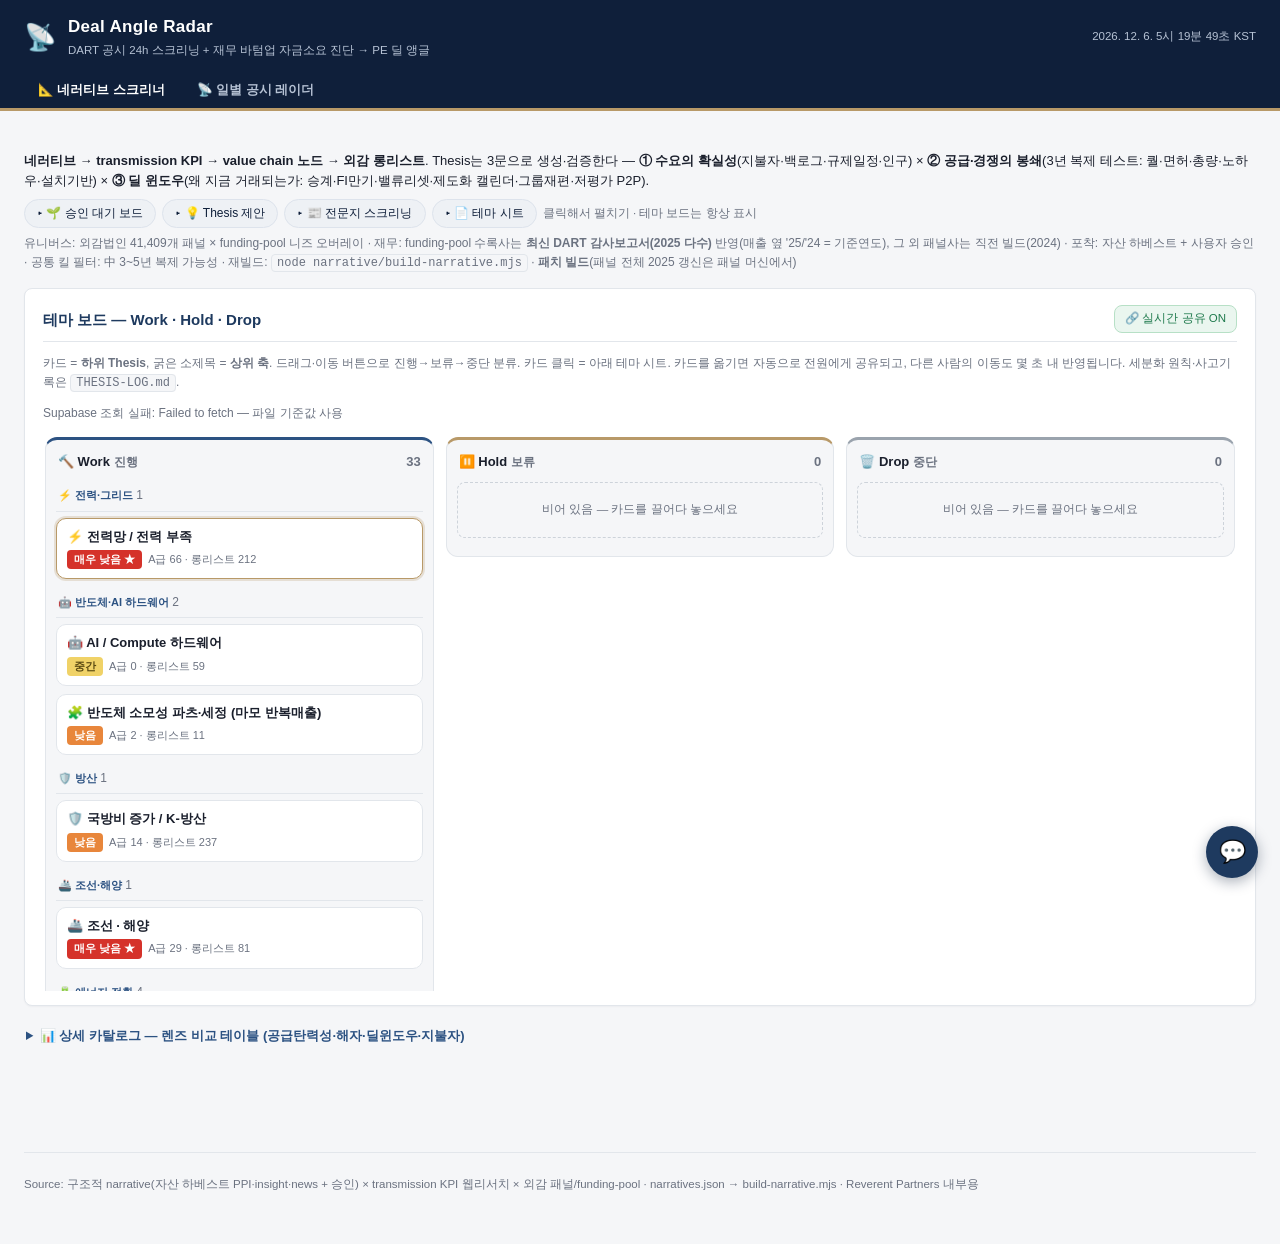
==== index.html @ c3a640ad "네러티브 화면 가로 확장 + 요약 줄 라벨 + channels.json 복구 - 네러티브 화면만 본문·헤더 폭을 화면에 맞춰 늘리고 좌우 여백 축소(표가 넓은 화면이라) - not" ====
<!DOCTYPE html>
<html lang="ko">
<head>
  <meta charset="UTF-8" />
  <meta name="viewport" content="width=device-width, initial-scale=1.0" />
  <title>Deal Angle Radar</title>
  <link rel="icon" href="data:image/svg+xml,%3Csvg xmlns='http://www.w3.org/2000/svg' viewBox='0 0 100 100'%3E%3Ctext y='.9em' font-size='90'%3E%F0%9F%93%A1%3C/text%3E%3C/svg%3E" />
  <link rel="stylesheet" href="styles.css?v=33" />
</head>
<body>

<header class="topbar">
  <div class="topbar-inner">
    <div class="brand">
      <span class="brand-ico">📡</span>
      <div>
        <div class="brand-title">Deal Angle Radar</div>
        <div class="brand-sub">DART 공시 24h 스크리닝 + 재무 바텀업 자금소요 진단 → PE 딜 앵글</div>
      </div>
    </div>
    <div class="topbar-meta">
      <span id="clock">—</span>
    </div>
  </div>
  <nav class="viewtabs" id="viewTabs">
    <button class="viewtab active" data-view="narrative">📐 네러티브 스크리너</button>
    <button class="viewtab" data-view="radar">📡 일별 공시 레이더</button>
    <button class="viewtab" data-view="funding">💰 자금소요 스크리너</button>
    <button class="viewtab" data-view="thesis">🧭 Thesis 보드</button>
    <button class="viewtab" data-view="review">📄 기업 검토</button>
  </nav>
</header>

<main class="main">

  <!-- ═══════════ view: 일별 공시 레이더 ═══════════ -->
  <section id="view-radar" class="view">
    <div class="controls">
      <span class="controls-label">일자</span>
      <div class="date-pills" id="datePills">
        <span class="loading">로딩 중…</span>
      </div>
    </div>

    <div id="body" class="radar-body">
      <div class="empty">
        <div class="empty-ico">🎯</div>
        <h3>아직 저장된 스크리닝이 없습니다</h3>
        <p>/deal-angle 세션이 DART 공시를 스크리닝하면 여기에 표시됩니다.</p>
      </div>
    </div>
  </section>

  <!-- ═══════════ view: 자금소요 스크리너 ═══════════ -->
  <section id="view-funding" class="view" hidden>
    <div id="fundingRoot">
      <div class="empty"><div class="empty-ico">💰</div><h3>로딩 중…</h3></div>
    </div>
  </section>

  <!-- ═══════════ view: Thesis 보드 ═══════════ -->
  <section id="view-thesis" class="view" hidden>
    <div id="thesisRoot">
      <div class="empty"><div class="empty-ico">🧭</div><h3>로딩 중…</h3></div>
    </div>
  </section>

  <!-- ═══════════ view: 기업 검토 (Company Review Board) ═══════════ -->
  <!-- code\company-review 를 /review 정션으로 동일 오리진 제공 → iframe 으로 비춘다.
       3-agent(기업분석 0~2 · 사업분석 3~4 · 투자분석 5~6)가 각자 company-review\data\*.json 에
       계속 쓰고, 이 탭은 그 결과를 그대로 보여준다. 포팅하지 않는 이유 = 상위 세션의 편집이 즉시 반영되어야 함. -->
  <section id="view-review" class="view" hidden>
    <iframe id="reviewFrame" class="review-frame" title="Company Review Board" src="about:blank"></iframe>
  </section>

  <!-- ═══════════ view: 네러티브 스크리너 ═══════════ -->
  <section id="view-narrative" class="view" hidden>
    <div id="narrativeRoot">
      <div class="empty"><div class="empty-ico">📐</div><h3>로딩 중…</h3></div>
    </div>
  </section>

  <footer class="footer">
    <p id="footNote">Source: DART OpenAPI (주요사항보고 · 지분공시) + 뉴스 크로스체크 · 스크리닝: /deal-angle 세션 · Reverent Partners 내부용</p>
  </footer>
</main>

<!-- 로컬 전용 뷰 게이트 — 배포본(GitHub Pages)에서 탭과 섹션을 DOM 에서 제거한다.
       · review  : /review 는 code\company-review 로 향하는 로컬 정션이고 .gitignore 로 배포에서 빠진다.
                   PE 내부 검토 문서를 public Pages 에 올리지 않기 위한 의도적 로컬 전용. (2026-08-20)
       · funding  : 자금소요 스크리너 — 외감 재무·자금니즈 진단 원자료 성격이라 외부 공유에서 제외. (2026-08-25)
       · thesis   : Thesis 보드(구버전) — 네러티브 스크리너로 통합되어 배포본에서는 감춘다. (2026-08-25)
     app.js 의 switchView 는 없는 섹션을 건너뛰도록 null 가드가 있으므로 제거해도 안전하다. -->
<script>
  (function () {
    var host = location.hostname;
    if (host === 'localhost' || host === '127.0.0.1' || host === '::1' || host === '[::1]' || host === '') return;
    var LOCAL_ONLY = ['review', 'funding', 'thesis'];
    if (LOCAL_ONLY.indexOf(location.hash.replace('#', '')) >= 0) location.replace(location.pathname + location.search);
    LOCAL_ONLY.forEach(function (v) {
      var tab = document.querySelector('.viewtab[data-view="' + v + '"]');
      if (tab) tab.remove();
      var view = document.getElementById('view-' + v);
      if (view) view.remove();
    });
  })();
</script>
<!-- 오류 자가보고 배너: 스크립트 예외·비동기 거부를 화면 상단에 그대로 표시 (원격 디버깅용, ES5) -->
<script>
(function () {
  var box = null, n = 0;
  function show(msg) {
    if (n >= 6) return; n++;
    if (!box) {
      box = document.createElement('div');
      box.style.cssText = 'position:fixed;top:0;left:0;right:0;z-index:9999;background:#c62828;color:#fff;font:12px/1.5 sans-serif;padding:8px 12px;white-space:pre-wrap;word-break:break-all;';
      document.body ? document.body.appendChild(box) : document.addEventListener('DOMContentLoaded', function () { document.body.appendChild(box); });
    }
    var d = document.createElement('div');
    d.textContent = '⚠ ' + msg;
    box.appendChild(d);
  }
  window.addEventListener('error', function (e) {
    var f = (e.filename || '').split('/').pop();
    show('JS 오류: ' + (e.message || e.type) + (f ? ' @ ' + f + ':' + e.lineno : ''));
  });
  window.addEventListener('unhandledrejection', function (e) {
    var r = e.reason;
    show('비동기 오류: ' + (r && (r.stack || r.message) || String(r)));
  });
})();
</script>
<script src="app.js?v=6"></script>
<script src="funding.js?v=2"></script>
<script src="thesis.js?v=9"></script>
<script src="comments.js?v=2"></script>
<script src="narrative.js?v=36"></script>
<script src="chat.js?v=6"></script>
</body>
</html>
---- styles.css ----
:root {
  --navy: #1e3a5f;
  --navy-dark: #0f1f3a;
  --navy-light: #2c5282;
  --gold: #b89968;
  --bg: #f5f6f8;
  --card-bg: #ffffff;
  --border: #e2e6eb;
  --border-strong: #cdd3da;
  --text: #1a1f2c;
  --text-muted: #6b7280;
}

* { box-sizing: border-box; }

html, body {
  margin: 0;
  padding: 0;
  font-family: -apple-system, BlinkMacSystemFont, "Segoe UI", "Malgun Gothic",
    "Noto Sans KR", "Apple SD Gothic Neo", sans-serif;
  background: var(--bg);
  color: var(--text);
  font-size: 13px;
  line-height: 1.55;
  -webkit-font-smoothing: antialiased;
}

/* ── top bar ─────────────────────────────────────────── */
.topbar {
  background: var(--navy-dark);
  color: #fff;
  border-bottom: 3px solid var(--gold);
  position: sticky;
  top: 0;
  z-index: 10;
}
.topbar-inner {
  max-width: 1020px;
  margin: 0 auto;
  padding: 14px 20px;
  display: flex;
  align-items: center;
  justify-content: space-between;
  gap: 12px;
}
.brand { display: flex; align-items: center; gap: 12px; }
.brand-ico { font-size: 26px; }
.brand-title { font-size: 17px; font-weight: 700; letter-spacing: .3px; }
.brand-sub { font-size: 11.5px; color: #b6c2d4; margin-top: 2px; }
.topbar-meta { font-size: 11.5px; color: #b6c2d4; white-space: nowrap; }

/* ── layout ──────────────────────────────────────────── */
.main { max-width: 1020px; margin: 0 auto; padding: 18px 20px 40px; }

.controls {
  display: flex;
  align-items: center;
  gap: 10px;
  flex-wrap: wrap;
  margin-bottom: 16px;
}
.controls-label { font-size: 12px; font-weight: 700; color: var(--text-muted); }
.date-pills { display: flex; gap: 6px; flex-wrap: wrap; }
.date-pill {
  border: 1px solid var(--border-strong);
  background: var(--card-bg);
  border-radius: 999px;
  padding: 5px 14px;
  font-size: 12.5px;
  cursor: pointer;
  color: var(--text);
}
.date-pill:hover { border-color: var(--navy-light); }
.date-pill.active {
  background: var(--navy);
  border-color: var(--navy);
  color: #fff;
  font-weight: 700;
}
.pill-rel {
  margin-left: 6px;
  font-size: 10.5px;
  color: var(--gold);
  font-weight: 700;
}
.loading { color: var(--text-muted); font-size: 12.5px; }

/* ── document ────────────────────────────────────────── */
.doc-title {
  font-size: 20px;
  font-weight: 700;
  color: var(--navy-dark);
  margin: 4px 0 8px;
}

.meta {
  font-size: 12.5px;
  color: var(--text-muted);
  background: var(--card-bg);
  border: 1px solid var(--border);
  border-left: 3px solid var(--gold);
  border-radius: 6px;
  padding: 8px 12px;
  margin: 8px 0 14px;
}

.card {
  background: var(--card-bg);
  border: 1px solid var(--border);
  border-radius: 8px;
  padding: 16px 18px 14px;
  margin: 0 0 14px;
  box-shadow: 0 1px 2px rgba(15, 31, 58, .04);
}

.card-title {
  font-size: 15px;
  font-weight: 700;
  color: var(--navy);
  margin: 0 0 10px;
  padding-bottom: 8px;
  border-bottom: 1px solid var(--border);
}

.h3 {
  font-size: 13.5px;
  font-weight: 700;
  color: var(--navy-light);
  margin: 12px 0 6px;
}

.p { margin: 6px 0; }

.list { margin: 6px 0 8px; padding-left: 18px; }
.list li { margin: 4px 0; }

.table-wrap { overflow-x: auto; margin: 8px 0 10px; }
.table-wrap table { border-collapse: collapse; width: 100%; font-size: 12.5px; }
.table-wrap th {
  background: var(--navy);
  color: #fff;
  font-weight: 600;
  padding: 6px 10px;
  text-align: left;
  white-space: nowrap;
}
.table-wrap td {
  border-bottom: 1px solid var(--border);
  padding: 6px 10px;
  vertical-align: top;
}
.table-wrap tr:nth-child(even) td { background: var(--bg); }

.card a, .meta a { color: var(--navy-light); }
code {
  background: var(--bg);
  border: 1px solid var(--border);
  border-radius: 4px;
  padding: 1px 5px;
  font-size: 12px;
}

/* ── empty / footer ──────────────────────────────────── */
.empty {
  text-align: center;
  padding: 60px 20px;
  background: var(--card-bg);
  border: 1px dashed var(--border-strong);
  border-radius: 8px;
  color: var(--text-muted);
}
.empty-ico { font-size: 34px; margin-bottom: 8px; }
.empty h3 { margin: 6px 0; color: var(--text); }

.footer {
  margin-top: 26px;
  padding-top: 12px;
  border-top: 1px solid var(--border);
  color: var(--text-muted);
  font-size: 11.5px;
}

@media (max-width: 640px) {
  .topbar-inner { flex-direction: column; align-items: flex-start; gap: 6px; }
  .main { padding: 14px 12px 32px; }
}

/* ── flow diagram (>> 라벨: A → B → C) ───────────────── */
.flow {
  display: flex;
  flex-wrap: wrap;
  align-items: center;
  gap: 5px 7px;
  margin: 8px 0;
  padding: 9px 11px;
  background: var(--bg);
  border: 1px solid var(--border);
  border-radius: 7px;
}
.flow-label {
  font-size: 10.5px;
  font-weight: 700;
  color: #fff;
  background: var(--navy-light);
  border-radius: 4px;
  padding: 2px 7px;
  letter-spacing: .5px;
  flex-shrink: 0;
}
.flow-angle .flow-label { background: var(--gold); }
.flow-node {
  background: var(--card-bg);
  border: 1px solid var(--border-strong);
  border-radius: 6px;
  padding: 3px 9px;
  font-size: 12px;
  line-height: 1.45;
}
.flow-angle .flow-node { border-color: var(--gold); background: #fffdf7; }
.flow-arrow {
  color: var(--text-muted);
  font-size: 13px;
  font-weight: 700;
  flex-shrink: 0;
}
.flow-node strong { color: var(--navy); }

/* ══════════════════════════════════════════════════════════
   view tabs
   ══════════════════════════════════════════════════════════ */
.viewtabs {
  max-width: 1020px;
  margin: 0 auto;
  padding: 0 20px;
  display: flex;
  gap: 4px;
}
.viewtab {
  background: transparent;
  border: 0;
  border-bottom: 3px solid transparent;
  color: #b6c2d4;
  font-size: 12.5px;
  font-weight: 600;
  padding: 8px 14px 9px;
  margin-bottom: -3px;
  cursor: pointer;
  font-family: inherit;
}
.viewtab:hover { color: #fff; }
.viewtab.active { color: #fff; border-bottom-color: var(--gold); }

/* 자금소요 뷰는 표가 넓어 본문 폭을 넓힌다 */
body:has(#view-funding:not([hidden])) .main { max-width: 1400px; }

.subtitle { font-size: 12.5px; font-weight: 500; color: var(--text-muted); margin-left: 6px; }
.warn { color: #b4442f; font-weight: 600; }
.muted { color: var(--text-muted); }
.pos { color: #1c7a4a; }
.neg { color: #b4442f; }

/* ── 방법론 접이식 ─────────────────────────────────────── */
.method {
  background: var(--card-bg);
  border: 1px solid var(--border);
  border-radius: 8px;
  margin: 0 0 14px;
  font-size: 12.5px;
}
.method > summary {
  cursor: pointer;
  padding: 9px 14px;
  font-weight: 700;
  color: var(--navy);
  list-style: none;
}
.method > summary::before { content: '▸ '; color: var(--gold); }
.method[open] > summary::before { content: '▾ '; }
.method-body { padding: 2px 16px 12px; border-top: 1px solid var(--border); }
.method-body p { margin: 8px 0; }
.method-body ul { margin: 6px 0; padding-left: 18px; }
.method-body li { margin: 3px 0; }
.method-body .caveat { background: #fffdf7; border-left: 3px solid var(--gold); padding: 7px 10px; border-radius: 4px; }

/* ── 필터 ──────────────────────────────────────────────── */
.fcontrols {
  background: var(--card-bg);
  border: 1px solid var(--border);
  border-radius: 8px;
  padding: 10px 12px;
  margin-bottom: 10px;
}
.frow { display: flex; align-items: center; gap: 8px; flex-wrap: wrap; }
.frow + .frow { margin-top: 8px; padding-top: 8px; border-top: 1px dashed var(--border); }
.fsearch {
  flex: 1 1 220px;
  min-width: 180px;
  border: 1px solid var(--border-strong);
  border-radius: 6px;
  padding: 6px 10px;
  font-size: 12.5px;
  font-family: inherit;
}
.fsearch:focus { outline: none; border-color: var(--navy-light); }
.fcontrols select {
  border: 1px solid var(--border-strong);
  border-radius: 6px;
  padding: 5px 8px;
  font-size: 12.5px;
  font-family: inherit;
  background: #fff;
  color: var(--text);
}
.fseg { display: inline-flex; border: 1px solid var(--border-strong); border-radius: 6px; overflow: hidden; }
.fseg button {
  border: 0; background: #fff; padding: 6px 11px; font-size: 12px;
  cursor: pointer; font-family: inherit; color: var(--text);
}
.fseg button + button { border-left: 1px solid var(--border); }
.fseg button.on { background: var(--navy); color: #fff; font-weight: 700; }
.chips { display: flex; gap: 5px; flex-wrap: wrap; }
.chip {
  border: 1px solid var(--border-strong); background: #fff; border-radius: 999px;
  padding: 4px 11px; font-size: 12px; cursor: pointer; font-family: inherit; color: var(--text);
}
.chip em { font-style: normal; color: var(--text-muted); font-size: 11px; margin-left: 3px; }
.chip.on { color: #fff; font-weight: 700; }
.chip.on em { color: rgba(255, 255, 255, .75); }
.chip.on.tt-red { background: #b4442f; border-color: #b4442f; }
.chip.on.tt-orange { background: #b5751f; border-color: #b5751f; }
.chip.on.tt-purple { background: #6b4ea8; border-color: #6b4ea8; }
.chip.on.tt-green { background: #1c7a4a; border-color: #1c7a4a; }
.chip.on.tt-blue { background: var(--navy-light); border-color: var(--navy-light); }
.dl {
  margin-left: auto; font-size: 12px; font-weight: 700; color: var(--navy-light);
  text-decoration: none; border: 1px solid var(--border-strong); border-radius: 6px; padding: 4px 10px;
}
.dl:hover { border-color: var(--navy-light); }

.fcount { font-size: 12px; color: var(--text-muted); margin: 0 0 8px; display: flex; align-items: center; gap: 10px; }
.fcount .more {
  border: 1px solid var(--border-strong); background: #fff; border-radius: 6px;
  padding: 3px 10px; font-size: 11.5px; cursor: pointer; font-family: inherit; color: var(--navy);
}
.hintr { margin-left: auto; font-style: italic; }

/* ── 스크리너 테이블 ───────────────────────────────────── */
.ftable-wrap { border: 1px solid var(--border); border-radius: 8px; background: var(--card-bg); }
table.ftable { border-collapse: collapse; width: 100%; font-size: 12px; }
table.ftable th {
  background: var(--navy); color: #fff; font-weight: 600; padding: 7px 8px;
  text-align: right; white-space: nowrap; cursor: pointer; position: sticky; top: 0; z-index: 2;
}
table.ftable th.tl { text-align: left; }
table.ftable th:hover { background: var(--navy-light); }
table.ftable th.sorted { background: var(--navy-light); }
table.ftable td { padding: 6px 8px; text-align: right; border-bottom: 1px solid var(--border); white-space: nowrap; }
table.ftable td.tl { text-align: left; white-space: normal; }
tr.frow-r { cursor: pointer; }
tr.frow-r:hover td { background: #f0f4f9; }
tr.frow-r.open td { background: #eef3fa; border-bottom-color: var(--navy-light); }
.nm { font-weight: 700; color: var(--navy-dark); line-height: 1.3; }
.nm-sub { font-size: 10.5px; color: var(--text-muted); margin-top: 1px; }
.pri { font-size: 12.5px; color: var(--navy); }

.badge { display: inline-block; font-size: 9.5px; font-weight: 700; border-radius: 3px; padding: 1px 4px; vertical-align: 1px; }
.b-listed { background: #e3edf9; color: var(--navy); }
.b-unlisted { background: #f2eee4; color: #8a6d34; }

.tt { display: inline-block; font-size: 10.5px; font-weight: 700; border-radius: 4px; padding: 2px 6px; white-space: nowrap; }
.tt-red { background: #fbe9e5; color: #b4442f; }
.tt-orange { background: #fbf1e0; color: #8a5811; }
.tt-purple { background: #efeafa; color: #5b3f96; }
.tt-green { background: #e5f4ec; color: #14603a; }
.tt-blue { background: #e6eef8; color: var(--navy); }
.tt-gray { background: var(--bg); color: var(--text-muted); }

.stt { display: inline-block; font-size: 10.5px; font-weight: 700; border-radius: 4px; padding: 2px 6px; white-space: nowrap; }
.st-gold { background: var(--gold); color: #fff; }
.st-blue { background: #e6eef8; color: var(--navy); }
.st-red { background: #fbe9e5; color: #b4442f; }
.st-gray { background: var(--bg); color: var(--text-muted); }
.st-slate { background: #eceff3; color: #5b6672; }

.scorebar {
  display: inline-block; position: relative; width: 42px; height: 15px;
  background: var(--bg); border-radius: 3px; overflow: hidden; vertical-align: middle;
}
.scorebar i { position: absolute; left: 0; top: 0; bottom: 0; display: block; }
.scorebar.need i { background: #e3b7ac; }
.scorebar.fit i { background: #a9c6b6; }
.scorebar em {
  position: absolute; inset: 0; font-style: normal; font-size: 10px; font-weight: 700;
  color: var(--text); text-align: center; line-height: 15px;
}

/* ── 스파크라인 ────────────────────────────────────────── */
.spark { width: 108px; height: 26px; }
.spark path { fill: none; stroke: var(--navy-light); stroke-width: 1.5; }
.spark circle { fill: var(--navy-light); }
.spark .spark-zero { stroke: var(--border-strong); stroke-width: 1; stroke-dasharray: 2 2; }
.spark.sp-eb path, .spark.sp-eb circle { stroke: #1c7a4a; fill: none; }
.spark.sp-eb circle { fill: #1c7a4a; }
.spark.sp-nd path { stroke: #b4442f; }
.spark.sp-nd circle { fill: #b4442f; }
.spark.sp-cash path { stroke: var(--gold); }
.spark.sp-cash circle { fill: var(--gold); }

/* ── 상세 패널 ─────────────────────────────────────────── */
tr.fdet > td { background: #f7f9fc !important; padding: 0 !important; border-bottom: 2px solid var(--navy-light); }
.detail { padding: 12px 14px 14px; text-align: left; white-space: normal; }
.det-grid { display: grid; grid-template-columns: repeat(auto-fit, minmax(300px, 1fr)); gap: 10px; }
.det-box {
  background: var(--card-bg); border: 1px solid var(--border); border-radius: 7px; padding: 10px 12px;
}
.det-box.wide { margin-top: 10px; }
.det-box h4 { margin: 0 0 8px; font-size: 12.5px; color: var(--navy); border-bottom: 1px solid var(--border); padding-bottom: 5px; }
.det-box h4 .hint { font-weight: 400; font-size: 10.5px; color: var(--text-muted); margin-left: 5px; }
.kv { display: flex; justify-content: space-between; gap: 10px; font-size: 12px; padding: 3px 0; border-bottom: 1px dotted var(--border); }
.kv:last-child { border-bottom: 0; }
.kv > span { color: var(--text-muted); }
.kv > b { white-space: nowrap; }
.det-mini { display: grid; grid-template-columns: 1fr 1fr; gap: 0 12px; margin-top: 8px; padding-top: 6px; border-top: 1px solid var(--border); }
.sparkrow { display: flex; align-items: center; gap: 8px; font-size: 11.5px; padding: 2px 0; }
.sparkrow > span { width: 46px; color: var(--text-muted); }
.sparkrow > b { margin-left: auto; }
.drivers { margin: 0; padding-left: 16px; font-size: 12px; }
.drivers li { margin: 2px 0; }
.det-sub { font-size: 10.5px; font-weight: 700; color: var(--text-muted); margin: 9px 0 4px; letter-spacing: .3px; }
.angles { display: flex; gap: 4px; flex-wrap: wrap; }
.angle { background: #fffdf7; border: 1px solid var(--gold); border-radius: 4px; padding: 2px 7px; font-size: 11px; color: #8a6d34; }
.fbars { display: grid; gap: 3px; }
.fbar { display: grid; grid-template-columns: 74px 1fr 26px; align-items: center; gap: 6px; font-size: 11px; }
.fbar > span { color: var(--text-muted); }
.fbar > i { height: 8px; background: var(--navy-light); border-radius: 2px; min-width: 1px; }
.fbar > em { font-style: normal; text-align: right; color: var(--text-muted); }
.det-note { font-size: 11.5px; color: var(--text-muted); margin-top: 8px; font-style: italic; }

/* 실측 캐시브리지 (기초현금 + OCF − Capex − 만기부채 → 사전현금) */
.bridge {
  background: #fffdf7;
  border: 1px solid var(--gold);
  border-radius: 6px;
  padding: 7px 10px;
  margin: 2px 0 10px;
}
.brow { display: flex; justify-content: space-between; gap: 10px; font-size: 12px; padding: 2px 0; }
.brow > span { color: var(--text-muted); }
.brow.tot { border-top: 1px solid var(--gold); margin-top: 3px; padding-top: 4px; font-weight: 700; }
.brow.tot > span { color: var(--text); }
.fsbox {
  display: grid; grid-template-columns: 1fr 1fr; gap: 0 12px;
  background: var(--bg); border: 1px solid var(--border); border-radius: 6px;
  padding: 6px 9px; margin: 4px 0 8px;
}
.fsbox .det-note { grid-column: 1 / -1; margin-top: 4px; }
.badge-fs {
  display: inline-block; font-size: 9.5px; font-weight: 700; border-radius: 3px;
  padding: 1px 4px; background: var(--gold); color: #fff; vertical-align: 1px;
}
.det-links { margin-top: 9px; display: flex; gap: 10px; font-size: 11.5px; }
.evlist { margin: 0; padding-left: 16px; font-size: 12px; }
.evlist li { margin: 2px 0; }
.evd { color: var(--text-muted); font-variant-numeric: tabular-nums; }
.evc { display: inline-block; font-size: 9.5px; font-weight: 700; background: var(--bg); border: 1px solid var(--border); border-radius: 3px; padding: 0 4px; color: var(--text-muted); }

@media (max-width: 900px) {
  .viewtabs { padding: 0 12px; }
  .frow { gap: 6px; }
}
.okmark { color: #14603a; font-weight: 600; }

/* 부족액 컬럼의 기간 표기 (3Y = 실측 브리지 누적, 1Y = 순부채 역산) */
.gy { font-size: 8.5px; font-weight: 700; color: #fff; background: var(--gold);
      border-radius: 2px; padding: 0 3px; margin-left: 3px; vertical-align: 2px; }
.gy.gy1 { background: var(--border-strong); color: var(--text-muted); }
table.btab { width: 100%; border-collapse: collapse; font-size: 11px; margin: 6px 0 4px; }
table.btab th { background: transparent; color: var(--text-muted); font-weight: 600;
                text-align: right; padding: 2px 4px; border-bottom: 1px solid var(--gold); }
table.btab th:first-child, table.btab td:first-child { text-align: left; }
table.btab td { text-align: right; padding: 2px 4px; border-bottom: 1px dotted var(--border); }
/* ── 앵글 레이어 (5분류 · stance) ─────────────────────── */
.anglelayer { display: grid; gap: 4px; }
.alrow { display: flex; gap: 7px; align-items: baseline; font-size: 11.5px; }
.al { flex-shrink: 0; font-weight: 700; border-radius: 4px; padding: 2px 7px; font-size: 10.5px; white-space: nowrap; }
.al em { font-style: normal; font-weight: 600; margin-left: 4px; opacity: .8; }
.al.st-pos { background: #e5f4ec; color: #14603a; }
.al.st-neg { background: #fbe9e5; color: #b4442f; }
.al.st-neu { background: var(--bg); color: var(--text-muted); }
.alwhy { color: var(--text-muted); line-height: 1.45; }

/* ── CF 직접 분해 · 잔차 ─────────────────────────────── */
.cfdirect { background: var(--bg); border: 1px solid var(--border); border-radius: 6px; padding: 6px 10px; margin: 2px 0 6px; }
.cfdirect .brow.tot { border-top: 1px solid var(--border-strong); }
.cfdirect .brow.tot.bad { border-top-color: #b4442f; }
.det-note.neg { color: #b4442f; font-style: normal; }
.sens { display: flex; gap: 6px; align-items: baseline; font-size: 10.5px; margin-top: 5px; padding-top: 4px; border-top: 1px dotted var(--gold); }
.sens > span { color: var(--text-muted); }
.sens > b { font-weight: 600; color: var(--text-muted); border: 1px solid var(--border); border-radius: 3px; padding: 0 5px; background: #fff; }
.sens > b.on { color: var(--text); border-color: var(--gold); font-weight: 700; }
/* 앵글 컬럼 */
.amore { font-size: 9.5px; color: var(--text-muted); margin-left: 3px; vertical-align: 2px; }
table.ftable .al { font-size: 10px; padding: 2px 5px; }
table.ftable .al em { margin-left: 3px; font-weight: 700; }
/* 연결/별도 기준 표시 */
.basisrow { display: flex; gap: 6px; margin: 2px 0 8px; flex-wrap: wrap; }
.bch { font-size: 10.5px; border: 1px solid var(--border-strong); border-radius: 4px;
       padding: 2px 7px; color: var(--text-muted); background: #fff; }
.bch.on { border-color: var(--gold); background: #fffdf7; color: #8a6d34; font-weight: 700; }
.bch.off { border-style: dashed; }

/* ══════════ Thesis 보드 ══════════ */
.th-intro { margin-bottom: 18px; }
.th-intro-pat { background: #fffdf7; border: 1px solid var(--border-strong); border-left: 3px solid var(--gold);
  border-radius: 6px; padding: 10px 14px; font-size: 12px; color: #4a4232; line-height: 1.6; }
.th-intro-pat b { color: #8a6d34; }
.th-filters { display: flex; gap: 6px; flex-wrap: wrap; margin-top: 12px; align-items: center; }
.th-pill { border: 1px solid var(--border-strong); background: #fff; border-radius: 999px; padding: 4px 13px;
  font-size: 12px; cursor: pointer; color: var(--text-muted); }
.th-pill.on { background: var(--navy); border-color: var(--navy); color: #fff; font-weight: 700; }
.th-sep { width: 1px; height: 18px; background: var(--border-strong); margin: 0 4px; }

.th-tier-head { display: flex; align-items: center; gap: 8px; margin: 22px 0 12px; font-size: 13.5px;
  font-weight: 700; color: var(--text); }
.th-tier-badge { color: #fff; border-radius: 5px; padding: 2px 9px; font-size: 11.5px; }
.th-tier-badge.t1 { background: #2f8f5b; } .th-tier-badge.t2 { background: #b89968; } .th-tier-badge.t3 { background: #8a94a3; }
.th-count { color: var(--text-muted); font-weight: 500; font-size: 12px; }

.th-grid { display: grid; grid-template-columns: repeat(auto-fill, minmax(320px, 1fr)); gap: 12px; }
.th-card { background: var(--card-bg); border: 1px solid var(--border); border-top: 3px solid var(--pcol, #888);
  border-radius: 8px; overflow: hidden; }
.th-card-top { padding: 13px 15px; cursor: pointer; }
.th-card-top:hover { background: #fafbfc; }
.th-card-head { display: flex; align-items: center; gap: 7px; margin-bottom: 7px; }
.th-badge { color: #fff; font-size: 10.5px; font-weight: 700; border-radius: 4px; padding: 1px 7px; }
.th-id { font-size: 10.5px; color: var(--text-muted); font-weight: 700; }
.th-angle { font-size: 10.5px; color: #8a6d34; background: #fffdf7; border: 1px solid #eadfc4;
  border-radius: 4px; padding: 1px 7px; margin-left: auto; }
.th-title { font-size: 16.5px; font-weight: 700; margin: 0 0 7px; line-height: 1.35; }
.th-why { font-size: 13px; color: var(--text-muted); line-height: 1.65;
  display: -webkit-box; -webkit-line-clamp: 3; -webkit-box-orient: vertical; overflow: hidden; }
.th-card.open .th-why { -webkit-line-clamp: unset; }
.th-detail { display: none; padding: 0 15px 15px; border-top: 1px solid var(--border); }
.th-card.open .th-detail { display: block; }
.th-sec-label { font-size: 11px; font-weight: 700; color: var(--navy); margin: 13px 0 7px;
  text-transform: uppercase; letter-spacing: .4px; }
.th-hint { font-weight: 400; text-transform: none; letter-spacing: 0; color: var(--text-muted); font-size: 10.5px; }
.th-node { display: flex; gap: 8px; padding: 4px 0; border-bottom: 1px dashed var(--border); }
.th-node-name { font-size: 12.5px; font-weight: 600; min-width: 40%; }
.th-node-cos { display: flex; gap: 4px; flex-wrap: wrap; }
.th-co { font-size: 10.5px; border-radius: 4px; padding: 1px 6px; }
.th-co.listed { background: #eef2f7; color: var(--navy-light); border: 1px solid #dbe3ec; }
.th-co.unlisted { background: #eafaf2; color: #1f7a4d; border: 1px solid #c5ecd7; font-weight: 600; }
.th-sig { margin: 0; padding-left: 16px; font-size: 12.5px; color: var(--text-muted); line-height: 1.75; }
.th-cand-empty { font-size: 11px; background: #fff8f5; border: 1px solid #f0d8ce; border-radius: 6px;
  padding: 9px 12px; color: #8a5a44; line-height: 1.6; }
.th-cand-empty b { color: #b5432a; }
table.th-cand { font-size: 10.5px; }
table.th-cand th { background: var(--navy); color: #fff; padding: 4px 6px; font-size: 10px; }
table.th-cand td { padding: 3px 6px; }
table.th-cand tr.unl td { background: #f6fcf9; }
table.th-cand .th-match { color: var(--text-muted); font-size: 9.5px; }
table.th-cand tr.rel-anchor td:first-child { font-weight: 700; }
table.th-cand tr.rel-anchor td { background: #fffdf3; }
table.th-cand .th-match.sup { color: #b5432a; font-weight: 700; }
.th-screen { display: flex; gap: 14px; align-items: center; flex-wrap: wrap; margin: 6px 0 8px;
  font-size: 11px; color: var(--text-muted); }
.th-screen label { display: flex; align-items: center; gap: 4px; cursor: pointer; }
.th-fit { font-size: 9px; border-radius: 3px; padding: 0 4px; margin-left: 3px; }
.th-fit.ok { background: #e4f7ec; color: #1f7a4d; }
.th-fit.no { background: #f3f4f6; color: #8a94a3; }
table.th-cand tr.th-bizrow td { background: #fbfcfd; color: #52606d; font-size: 10px;
  padding: 2px 8px 5px 20px; border-bottom: 1px solid var(--border); font-style: italic; }
table.th-cand tr.th-bizrow.fit td { background: #f3fbf6; color: #2f6b4a; }

/* ══ 타깃·리드 풀 — 행 카드 (가시성 개선) ══ */
.th-screen { font-size: 12.5px; gap: 10px; }
.th-screen label { padding: 4px 11px; border: 1px solid var(--border-strong); border-radius: 999px; background: #fff; font-weight: 600; }
.th-screen label.ax-q { color: #1f7a4d; border-color: #bfe6cf; }
.th-screen label.ax-need { color: #b5432a; border-color: #f0d0c4; }
.th-leads { display: flex; flex-direction: column; gap: 8px; margin-top: 6px; }
.th-lead { border: 1px solid var(--border); border-left: 4px solid var(--border-strong); border-radius: 7px;
  padding: 10px 14px; background: #fff; }
.th-lead.cat-bench { border-left-color: #4ea1ff; }
.th-lead.cat-target { border-left-color: #2f8f5b; background: #fbfefc; }
.th-lead.cat-verify { border-left-color: #d19a34; }
.th-lead.cat-lead { border-left-color: #c2c8d0; }
.th-lead-head { display: flex; align-items: center; gap: 9px; flex-wrap: wrap; }
.th-cat { font-size: 11px; font-weight: 700; border-radius: 5px; padding: 2px 9px; color: #fff; white-space: nowrap; }
.th-cat.bench { background: #4ea1ff; } .th-cat.target { background: #2f8f5b; }
.th-cat.verify { background: #d19a34; } .th-cat.lead { background: #9aa3af; }
.th-lead-name { font-size: 15px; font-weight: 700; color: var(--text); }
.th-lead-fin { font-size: 12.5px; color: var(--text-muted); margin-left: auto; white-space: nowrap; }
.th-lead-fin .th-need { color: #b5432a; }
.th-lead-prod, .th-lead-angle { font-size: 13px; line-height: 1.5; margin-top: 6px; color: #3a4250; }
.th-lead-angle { color: #1a1f2c; }
.th-lbl { display: inline-block; font-size: 10.5px; font-weight: 700; color: #fff; background: #9aa3af;
  border-radius: 4px; padding: 1px 8px; margin-right: 8px; vertical-align: 1px; }
.th-lbl.angle { background: var(--gold); }
.th-star { font-size: 10px; font-weight: 700; color: #b8860b; background: #fff8e6; border: 1px solid #eadfae;
  border-radius: 4px; padding: 1px 6px; }
.th-cat.off { background: #b0b6bf; }
.th-lead.off { opacity: 0.6; background: #fbfbfc; border-left-color: #d0d4da; }
.th-lead.off .th-lead-name { font-weight: 600; color: var(--text-muted); }

/* ── 네러티브 스크리너 ───────────────────────────────── */
#narrativeRoot { max-width: 1180px; margin: 0 auto; padding: 18px 20px 60px; }
/* 네러티브 화면은 표가 넓다 — 본문 폭을 화면에 맞춰 늘리고 좌우 여백을 줄인다. */
body:has(#view-narrative:not([hidden])) .main { max-width: none; padding: 18px 24px 40px; }
body:has(#view-narrative:not([hidden])) #narrativeRoot { max-width: none; padding: 18px 0 60px; }
.nv-intro { margin-bottom: 16px; }
.nv-intro p { margin: 4px 0; }
.nv-dim { color: var(--text-muted); font-size: 12px; }
.nv-cand { border-left: 3px solid #2e7d32; }
.nv-cand-row { display: flex; justify-content: space-between; gap: 12px; padding: 6px 0; border-top: 1px dashed var(--border); flex-wrap: wrap; }
.nv-cand-title { font-weight: 700; }
.nv-prov { color: var(--text-muted); font-size: 12px; }
table.nv-matrix, table.nv-kpi, table.nv-ll { width: 100%; border-collapse: collapse; font-size: 12.5px; }
table.nv-matrix th, table.nv-matrix td, table.nv-ll th, table.nv-ll td { padding: 5px 8px; border-bottom: 1px solid var(--border); text-align: left; }
table.nv-matrix th, table.nv-ll th { background: var(--navy); color: #fff; font-weight: 600; }
.nv-mrow:hover { background: #f0f3f7; }
.nv-elas { display: inline-block; font-size: 11px; font-weight: 700; border-radius: 4px; padding: 1px 7px; white-space: nowrap; }
.el-vlow { background: #d5322a; color: #fff; }
.el-low { background: #e8863b; color: #fff; }
.el-mid { background: #f0d267; color: #5a4a12; }
.el-high { background: #d5dae0; color: #555; }
.nv-pills { display: flex; flex-wrap: wrap; gap: 6px; margin: 16px 0 4px; }
.nv-pill { border: 1px solid var(--border-strong); background: #fff; border-radius: 16px; padding: 5px 12px; font-size: 12.5px; cursor: pointer; }
.nv-pill.active { background: var(--navy); color: #fff; border-color: var(--navy); }
.nv-sheet { margin-top: 8px; }
.nv-sheet .card-title .nv-elas { margin-left: 8px; vertical-align: middle; }
.nv-prov-line { color: var(--text-muted); font-size: 12px; margin: 2px 0 12px; }
table.nv-kpi th { width: 150px; background: #eef1f5; color: var(--navy-dark); vertical-align: top; font-weight: 700; }
table.nv-kpi td { vertical-align: top; line-height: 1.62; }
/* KPI·판정 불렛 — 한 줄에 한 사실. 긴 문장을 이어붙이면 훑어읽기가 안 된다. */
ul.nv-bl { margin: 0; padding-left: 16px; }
ul.nv-bl li { margin: 3px 0; line-height: 1.6; }
.nv-verdict ul.nv-bl { margin-top: 4px; }
table.nv-kpi tr:nth-child(4) th { background: #fbe9e6; color: #a3271f; }
.nv-verdict { background: #fff8ee; border: 1px solid #eadfae; border-left: 3px solid var(--gold); border-radius: 6px; padding: 10px 12px; margin: 12px 0; }
.nv-nodes { display: flex; flex-wrap: wrap; gap: 6px; margin: 4px 0 8px; }
.nv-nodechip { background: #eef1f5; border: 1px solid var(--border); border-radius: 5px; padding: 3px 8px; font-size: 12px; }
.nv-nodechip b { color: var(--navy-light); margin-left: 3px; }
.nv-ll .nv-pick { background: #fff8e6; }
.nv-ll .nv-pick td { border-bottom-color: #eadfae; }
.nv-node { color: var(--text-muted); font-size: 11.5px; }
.nv-note { color: var(--text-muted); font-size: 11.5px; min-width: 320px; max-width: 620px; }
.nv-need { display: inline-block; min-width: 30px; text-align: center; border-radius: 4px; padding: 1px 5px; background: #eef1f5; font-weight: 600; }
.nv-need-hot { background: #d5322a; color: #fff; }
.nv-st { font-size: 10.5px; color: var(--text-muted); }
.nv-reinforce summary { cursor: pointer; font-weight: 600; }
.nv-reinforce ul.nv-bl { margin-top: 6px; }
.nv-reinforce { background: #edf7ee; border: 1px solid #cfe8d2; border-left: 3px solid #2e7d32; border-radius: 6px; padding: 8px 10px; margin: 6px 0 12px; font-size: 12px; color: #2c5e30; }

/* ─── 전략 검토 우선순위(SFIT) — 전략분석 agent 레이어 ─── */
/* 표 뱃지: 등급 채움색 (nv-g*) — 요약칩(nv-sum*)과 클래스 분리해 색 충돌 방지 */
.nv-tier { display: inline-flex; align-items: baseline; gap: 3px; min-width: 36px; justify-content: center;
  font-size: 12px; font-weight: 800; color: #fff; border-radius: 4px; padding: 2px 6px; white-space: nowrap; }
.nv-tier em { font-style: normal; font-size: 10px; font-weight: 600; opacity: .9; }
.nv-gA  { background: #b02a1f; }              /* A 즉시 — 진한 레드 */
.nv-gB  { background: #c47a2c; }              /* B 우선 — 오렌지 */
.nv-gBm { background: #dda65e; color: #4a3410; } /* B⁻ 후보 — 옅은 오렌지 */
.nv-gC  { background: #5a748f; }              /* C 관찰 — 네이비그레이 */
.nv-gD  { background: #b6bcc4; color: #495260; } /* D 보류 — 연회색 */
.nv-star { color: var(--gold); font-weight: 700; }
.nv-angle { font-size: 11.5px; color: var(--navy); font-weight: 600; max-width: 110px; }
.nv-ll .nv-cowrow { background: #fbf3e0; }
.nv-ll .nv-cowrow td { border-bottom-color: #ecdcb4; }
.nv-nodecell { cursor: pointer; }
.nv-nodecell:hover { color: var(--navy-light); text-decoration: underline; }
/* 티어 요약 바 — 클릭 가능한 필터 칩 (기본 흰바탕·컬러 테두리, .on = 채움) */
.nv-tierbar { display: flex; flex-wrap: wrap; gap: 8px; margin: 4px 0 10px; }
.nv-tsum { display: inline-flex; align-items: center; gap: 5px; font-size: 12px; font-weight: 700;
  background: #fff; border: 1.5px solid var(--border-strong); border-radius: 16px; padding: 3px 12px;
  color: var(--text); cursor: pointer; user-select: none; }
.nv-tsum b { font-weight: 800; }
.nv-tsum:hover { filter: brightness(0.97); box-shadow: 0 0 0 2px rgba(0,0,0,.04); }
.nv-sumA   { border-color: #b02a1f; color: #b02a1f; }
.nv-sumB   { border-color: #c47a2c; color: #b06a1c; }
.nv-sumBm  { border-color: #dda65e; color: #a06f1c; }
.nv-sumC   { border-color: #5a748f; color: #4a627b; }
.nv-sumD   { border-color: var(--border-strong); color: var(--text-muted); }
.nv-sumcow { border-color: #d8a94a; background: #fbf3e0; color: #8a6412; }
.nv-tsum.on { color: #fff; }
.nv-sumA.on   { background: #b02a1f; }
.nv-sumB.on   { background: #c47a2c; }
.nv-sumBm.on  { background: #dda65e; color: #4a3410; }
.nv-sumC.on   { background: #5a748f; }
.nv-sumD.on   { background: #8b929b; }
.nv-sumcow.on { background: #d8a94a; color: #4a3410; }
/* 전략 앵글 요약바 — 클릭 필터 칩 */
.nv-anglebar { display: flex; flex-wrap: wrap; align-items: center; gap: 6px; margin: 2px 0 10px; }
.nv-abar-lbl { font-size: 11.5px; font-weight: 700; color: var(--text-muted); margin-right: 2px; }
.nv-asum { display: inline-flex; align-items: center; gap: 5px; font-size: 11.5px; font-weight: 600;
  background: #fff; border: 1px solid var(--border-strong); border-radius: 14px; padding: 3px 10px;
  color: var(--navy); cursor: pointer; user-select: none; }
.nv-asum b { font-weight: 800; color: var(--navy-light); }
.nv-asum:hover { border-color: var(--navy-light); }
.nv-asum.on { background: var(--navy); color: #fff; border-color: var(--navy); }
.nv-asum.on b { color: var(--gold); }
.nv-anglecell { cursor: pointer; }
.nv-anglecell:hover { text-decoration: underline; }
/* 활성 필터 배너 */
.nv-fbanner { background: #eef3f8; border: 1px solid var(--border-strong); border-left: 3px solid var(--navy-light);
  border-radius: 5px; padding: 6px 11px; margin: 6px 0 8px; font-size: 12px; color: var(--navy-dark); }
.nv-fclear { border: 1px solid var(--border-strong); background: #fff; border-radius: 4px; padding: 2px 8px;
  font-size: 11.5px; cursor: pointer; font-family: inherit; color: var(--navy); margin-left: 4px; }
.nv-fclear:hover { background: var(--navy); color: #fff; border-color: var(--navy); }
/* 노드 칩 클릭 상태 */
.nv-nodeclick { cursor: pointer; user-select: none; }
.nv-nodeclick:hover { border-color: var(--navy-light); }
.nv-nodeclick.on { background: var(--navy); color: #fff; border-color: var(--navy); }
.nv-nodeclick.on b { color: var(--gold); }
/* 매트릭스 A/B급 셀 */
.nv-abcell { font-weight: 600; font-size: 12px; }
.nv-abcell .nv-gA { color: #b02a1f; background: none; }
.nv-abcell .nv-gB { color: #b06a1c; background: none; }
/* 방법론 접이식 */
.nv-method { margin: 2px 0 12px; border: 1px solid var(--border); border-radius: 6px; background: var(--card-bg); }
.nv-method > summary { cursor: pointer; padding: 8px 12px; font-size: 12.5px; font-weight: 700; color: var(--navy); }
.nv-method > summary::before { content: '▸ '; color: var(--gold); }
.nv-method[open] > summary { border-bottom: 1px solid var(--border); }
.nv-method-body { padding: 8px 14px 12px; }
.nv-method-body p { margin: 6px 0; font-size: 12px; line-height: 1.6; }
table.nv-mtab { width: 100%; border-collapse: collapse; font-size: 12px; margin: 6px 0; }
table.nv-mtab th, table.nv-mtab td { padding: 5px 8px; border-bottom: 1px solid var(--border); text-align: left; vertical-align: top; }
table.nv-mtab th { background: #eef1f5; color: var(--navy); font-weight: 700; }
table.nv-mtab td:first-child { font-weight: 700; color: var(--navy-light); white-space: nowrap; width: 80px; }

/* ─── 기업 검토 뷰: company-review 앱을 동일 오리진 iframe 으로 임베드 ─── */
.review-frame {
  display: block;
  width: 100%;
  height: calc(100vh - 128px);
  min-height: 560px;
  border: 0;
  background: transparent;
}

/* ═══════════ 네러티브 — Thesis 3문 렌즈 · 스크리닝 · 커뮤니티 (2026-08-20) ═══════════ */
.nv-matrix .nv-lens { font-size: 11.5px; color: var(--text-muted); max-width: 240px; }
.nv-matrix .nv-payer { font-size: 11.5px; white-space: nowrap; }
.nv-commct { color: var(--gold); }

.nv-lensrow { display: flex; flex-wrap: wrap; gap: 8px; margin: 10px 0 4px; }
.nv-lchip {
  background: var(--bg); border: 1px solid var(--border); border-radius: 8px;
  padding: 6px 10px; font-size: 12px; line-height: 1.45; max-width: 340px;
}
.nv-lchip em { display: block; font-style: normal; font-size: 10.5px; color: var(--text-muted); letter-spacing: .02em; }
.nv-lchip-payer { border-color: var(--gold); }

.nv-screen {
  margin: 10px 0; padding: 10px 12px; background: var(--bg);
  border-left: 3px solid var(--navy-light); border-radius: 0 8px 8px 0; font-size: 12.5px;
}
.nv-screen ul { margin: 6px 0 0; padding-left: 18px; }
.nv-screen li { margin: 2px 0; }

.nv-community { margin: 14px 0 6px; padding: 12px; background: #faf7f0; border: 1px solid var(--gold); border-radius: 10px; font-size: 12.5px; }
.nv-comm-row { margin-top: 8px; padding-top: 8px; border-top: 1px dashed var(--border); }
.nv-comm-author { font-weight: 700; margin-right: 8px; }
.nv-comm-date { color: var(--text-muted); font-size: 11px; }
.nv-comm-body { margin-top: 2px; white-space: pre-wrap; }
.nv-comm-link { display: inline-block; margin-top: 8px; color: var(--navy-light); }

.nv-giscus-head { margin: 18px 0 8px; font-size: 13px; }
.nv-giscus-setup {
  margin: 18px 0 6px; padding: 12px 14px; border: 1px dashed var(--border-strong);
  border-radius: 10px; font-size: 12.5px; color: var(--text-muted); background: var(--bg);
}
.nv-giscus-setup ol { margin: 6px 0 0; padding-left: 20px; }
.nv-giscus-setup li { margin: 3px 0; }

/* ═══════════ 리서치 챗 (BYO key) ═══════════ */
#dcFab {
  position: fixed; right: 22px; bottom: 22px; z-index: 900;
  width: 52px; height: 52px; border-radius: 50%; border: none; cursor: pointer;
  background: var(--navy); color: #fff; font-size: 22px;
  box-shadow: 0 4px 14px rgba(15,31,58,.35);
}
#dcFab:hover { background: var(--navy-light); }
#dcPanel {
  position: fixed; right: 22px; bottom: 84px; z-index: 901;
  width: min(430px, calc(100vw - 32px)); height: min(620px, calc(100vh - 120px));
  display: flex; flex-direction: column;
  background: var(--card-bg); border: 1px solid var(--border-strong); border-radius: 14px;
  box-shadow: 0 10px 34px rgba(15,31,58,.25); overflow: hidden;
}
.dc-head { display: flex; align-items: center; gap: 8px; padding: 10px 12px; background: var(--navy); color: #fff; font-size: 13px; }
.dc-head .dc-dim { color: #c7d2e3; font-size: 11px; }
.dc-head-btns { margin-left: auto; display: flex; gap: 4px; }
.dc-head-btns button { background: transparent; border: none; color: #fff; cursor: pointer; font-size: 14px; padding: 2px 5px; border-radius: 6px; }
.dc-head-btns button:hover { background: rgba(255,255,255,.15); }
#dcMsgs { flex: 1; overflow-y: auto; padding: 12px; display: flex; flex-direction: column; gap: 8px; background: var(--bg); }
.dc-msg { max-width: 92%; padding: 8px 11px; border-radius: 11px; font-size: 12.8px; line-height: 1.55; word-break: break-word; }
.dc-user { align-self: flex-end; background: var(--navy-light); color: #fff; }
.dc-bot { align-self: flex-start; background: var(--card-bg); border: 1px solid var(--border); }
.dc-sys { align-self: center; background: transparent; color: var(--text-muted); font-size: 11.5px; }
.dc-bot pre { background: var(--bg); padding: 8px; border-radius: 8px; overflow-x: auto; font-size: 11.5px; }
.dc-bot code { background: var(--bg); padding: 1px 4px; border-radius: 4px; font-size: 11.5px; }
.dc-li { display: block; }
#dcForm { display: flex; gap: 8px; padding: 10px; border-top: 1px solid var(--border); background: var(--card-bg); }
#dcInput { flex: 1; resize: none; border: 1px solid var(--border-strong); border-radius: 9px; padding: 8px 10px; font-size: 12.8px; font-family: inherit; }
#dcSend { border: none; background: var(--navy); color: #fff; border-radius: 9px; padding: 0 16px; cursor: pointer; font-size: 13px; }
#dcSend:disabled { opacity: .5; cursor: default; }
.dc-setup { padding: 12px; border-top: 1px solid var(--border); font-size: 12.3px; background: #faf7f0; }
.dc-setup input, .dc-setup select { width: 100%; padding: 7px 9px; margin-top: 6px; border: 1px solid var(--border-strong); border-radius: 8px; font-size: 12.3px; }
.dc-setup-row { display: flex; gap: 8px; margin-top: 6px; }
.dc-setup-row select { flex: 1; margin-top: 0; }
.dc-setup-row button { border: none; background: var(--navy); color: #fff; border-radius: 8px; padding: 0 18px; cursor: pointer; }
.dc-dim { color: var(--text-muted); font-size: 11px; }
#dcPanel[hidden] { display: none; }

/* ═══════════ 테마 보드 (Work · Hold · Drop) ═══════════ */
.nv-board-card .card-title { display: flex; align-items: center; flex-wrap: wrap; gap: 8px; }
.nv-board-tools { margin-left: auto; display: flex; align-items: center; gap: 8px; font-weight: 400; }
.nv-board-tools button { border: 1px solid var(--border-strong); background: var(--bg); border-radius: 8px; padding: 4px 10px; font-size: 11.5px; cursor: pointer; }
.nv-board-tools button:hover { border-color: var(--navy-light); }
.nv-bpend { font-size: 11px; color: #b26a00; background: #fff7e6; border: 1px solid #f0d9a8; border-radius: 6px; padding: 2px 7px; }
.nv-bmsg { font-size: 12px; margin: 6px 0; color: var(--text-muted); }
.nv-board { display: grid; grid-template-columns: repeat(auto-fit, minmax(250px, 1fr)); gap: 12px; margin-top: 10px; }
.nv-bcol { background: var(--bg); border: 1px solid var(--border); border-radius: 12px; padding: 10px; min-height: 120px; }
.nv-bcol.dragover { border-color: var(--navy-light); background: #eef3fa; }
.nv-bcol-head { font-weight: 700; font-size: 13px; margin: 2px 2px 10px; }
.nv-bcol-head b { float: right; color: var(--text-muted); font-weight: 600; }
.nv-bcol-hold { border-top: 3px solid #b89968; }
.nv-bcol-work { border-top: 3px solid #2c5282; }
.nv-bcol-drop { border-top: 3px solid #9aa3ad; }
.nv-bcard { background: var(--card-bg); border: 1px solid var(--border); border-radius: 10px; padding: 9px 10px; margin-bottom: 8px; cursor: pointer; position: relative; }
.nv-bcard:hover { border-color: var(--navy-light); box-shadow: 0 2px 8px rgba(15,31,58,.08); }
.nv-bcard.active { border-color: var(--gold); box-shadow: 0 0 0 2px rgba(184,153,104,.25); }
.nv-bcard.dragging { opacity: .45; }
.nv-bcard.nv-bdirty::after { content: "●"; position: absolute; top: 6px; right: 8px; color: #b26a00; font-size: 9px; }
.nv-bcard-title { font-weight: 700; font-size: 13px; line-height: 1.4; }
.nv-bcard-meta { font-size: 11px; color: var(--text-muted); margin-top: 4px; display: flex; align-items: center; gap: 6px; flex-wrap: wrap; }
.nv-bcard-btns { position: absolute; right: 6px; bottom: 6px; display: none; gap: 3px; }
.nv-bcard:hover .nv-bcard-btns { display: flex; }
.nv-bmove { border: 1px solid var(--border); background: var(--bg); border-radius: 6px; font-size: 12px; padding: 2px 5px; cursor: pointer; }
.nv-bmove:hover { border-color: var(--navy-light); }
.nv-bempty { font-size: 11.5px; color: var(--text-muted); text-align: center; padding: 18px 6px; border: 1px dashed var(--border-strong); border-radius: 8px; }
.nv-matrix-details { margin: 14px 0; }
.nv-matrix-details > summary { cursor: pointer; font-size: 13px; font-weight: 600; color: var(--navy-light); padding: 6px 2px; }
@media (hover: none) { .nv-bcard-btns { display: flex; } } /* 터치 기기: 이동 버튼 상시 노출 */
.nv-retry { border: 1px solid var(--navy-light); background: var(--navy); color: #fff; border-radius: 8px; padding: 6px 16px; cursor: pointer; font-size: 13px; }

/* 테마 보드 — 고정 높이 스크롤 (창이 너무 길어지지 않게) */
.nv-board { max-height: 62vh; overflow-y: auto; padding: 4px 2px 2px; }
.nv-bcol { align-self: start; }
@media (max-width: 760px) { .nv-board { max-height: none; } } /* 모바일 1열은 페이지 스크롤 사용 */

/* 챗 설정 — effort 등 라벨 */
.dc-lbl { display: block; font-size: 11px; color: var(--text-muted); margin-top: 9px; }
.dc-setup select { width: 100%; padding: 7px 9px; margin-top: 3px; border: 1px solid var(--border-strong); border-radius: 8px; font-size: 12.3px; }
.nv-bshare-on { font-size: 11.5px; color: #1f7a4d; background: #eaf6ef; border: 1px solid #b7e0c6; border-radius: 8px; padding: 4px 10px; }
.nv-cowbadge { cursor: help; font-size: 12px; }
.nv-yr { color: var(--text-muted); font-size: 9px; margin-left: 1px; }
.nv-ll .nv-rev { white-space: nowrap; }

/* 보드 상위 축 그룹핑 */
.nv-bgroup { margin-bottom: 10px; }
.nv-bgroup-head { font-size: 11px; font-weight: 700; color: var(--navy-light); padding: 4px 2px 6px; border-bottom: 1px solid var(--border); margin-bottom: 6px; position: sticky; top: 0; background: var(--bg); }
.nv-bgroup-head .nv-dim { font-weight: 500; }
.nv-axis-tag { display: inline-block; font-size: 11px; font-weight: 600; color: #fff; background: var(--navy-light); border-radius: 6px; padding: 2px 8px; vertical-align: middle; margin-right: 4px; }

/* 재무 필터 바 + 발굴 태그 */
.nv-finbar { display: flex; flex-wrap: wrap; align-items: center; gap: 6px; margin: 10px 0 6px; padding: 8px 10px; background: var(--bg); border: 1px solid var(--border); border-radius: 10px; }
.nv-finbar-lbl { font-size: 11.5px; font-weight: 700; color: var(--text-muted); margin-right: 2px; }
.nv-finp { width: 108px; padding: 5px 8px; border: 1px solid var(--border-strong); border-radius: 7px; font-size: 12px; }
.nv-finclear { border: 1px solid var(--border-strong); background: #fff; border-radius: 7px; padding: 5px 10px; font-size: 11.5px; cursor: pointer; }
.nv-finnote { flex-basis: 100%; margin-top: 2px; }
.nv-leadtag { display: inline-block; font-size: 9.5px; color: #b26a00; background: #fff7e6; border: 1px solid #f0d9a8; border-radius: 5px; padding: 0 4px; vertical-align: middle; }
.nv-leadnote { margin: 6px 0; padding: 8px 11px; background: #fff7e6; border: 1px solid #f0d9a8; border-radius: 8px; font-size: 12px; }

/* 시니어 구분(kind) 배지 + 벤치마크 역추적 */
.nv-kind { display: inline-block; font-size: 9.5px; font-weight: 600; border-radius: 5px; padding: 0 5px; vertical-align: middle; }
.nv-kind.k-bench  { color: #3a5a8c; background: #eaf0f9; border: 1px solid #c5d6ef; }
.nv-kind.k-target { color: #1f7a4d; background: #eaf6ef; border: 1px solid #b7e0c6; }
.nv-kind.k-ltarget { color: #14705e; background: #e6f5f1; border: 1px solid #b0ded3; }
.nv-kind.k-verify { color: #b26a00; background: #fff7e6; border: 1px solid #f0d9a8; }
.nv-kind.k-pe     { color: #7a3aa0; background: #f3ecfa; border: 1px solid #ddc9ee; }
.nv-kind.k-lead   { color: #6b7280; background: #f0f2f5; border: 1px solid #dfe3e8; }
.nv-rtrace { margin: 8px 0; padding: 10px 12px; background: #eef3fa; border: 1px solid #c5d6ef; border-radius: 10px; font-size: 12.5px; }
.nv-rtrace ol { margin: 6px 0 4px; padding-left: 20px; }
.nv-rtrace li { margin: 2px 0; }

/* 테마 댓글 (Supabase 실시간) */
.nv-cmt { margin: 12px 0; padding: 12px; background: #faf7f0; border: 1px solid var(--gold); border-radius: 10px; }
.nv-cmt-list { margin: 6px 0 10px; max-height: 240px; overflow-y: auto; }
.nv-cmt-item { padding: 7px 0; border-top: 1px dashed var(--border); }
.nv-cmt-item:first-child { border-top: none; }
.nv-cmt-name { font-weight: 700; font-size: 12px; margin-right: 8px; }
.nv-cmt-time { color: var(--text-muted); font-size: 10.5px; }
.nv-cmt-text { font-size: 12.5px; margin-top: 2px; white-space: pre-wrap; word-break: break-word; }
.nv-cmt-form { display: flex; flex-wrap: wrap; gap: 6px; align-items: flex-start; }
.nv-cmt-author { width: 110px; padding: 6px 8px; border: 1px solid var(--border-strong); border-radius: 7px; font-size: 12px; }
.nv-cmt-body { flex: 1; min-width: 200px; padding: 6px 9px; border: 1px solid var(--border-strong); border-radius: 7px; font-size: 12.5px; font-family: inherit; resize: vertical; }
.nv-cmt-send { border: none; background: var(--navy); color: #fff; border-radius: 7px; padding: 0 16px; cursor: pointer; font-size: 13px; align-self: stretch; }
.nv-frange { display: inline-flex; align-items: center; gap: 3px; font-size: 11.5px; color: var(--text-muted); }
.nv-frange .nv-finp { width: 62px; }

/* ── 📰 전문지 기반 스크리닝 모듈 ─────────────────────────────────────────── */
.nv-press h3 { font-size: 13px; margin: 14px 0 6px; color: var(--navy-dark); }
.nv-pgrid { display: grid; grid-template-columns: 1fr 1fr; gap: 18px; }
@media (max-width: 900px) { .nv-pgrid { grid-template-columns: 1fr; } }
ol.nv-pcrit { margin: 0; padding-left: 18px; font-size: 12.5px; }
ol.nv-pcrit li { margin: 6px 0; line-height: 1.6; }
.nv-ptag { font-size: 9.5px; border-radius: 5px; padding: 0 5px; background: #eef1f5; color: #5b6675; border: 1px solid #dfe3e8; }
.nv-ptag-new { background: #fff3e0; color: #a35b00; border-color: #f0d9a8; }
table.nv-ptier, table.nv-proutine { width: 100%; border-collapse: collapse; font-size: 12px; }
table.nv-ptier th, table.nv-proutine th { text-align: left; width: 96px; background: #eef1f5; color: var(--navy-dark); vertical-align: top; padding: 5px 8px; border: 1px solid #e3e7ee; white-space: nowrap; }
table.nv-ptier td, table.nv-proutine td { padding: 5px 8px; border: 1px solid #e3e7ee; vertical-align: top; line-height: 1.55; }
.nv-pstates { display: flex; flex-wrap: wrap; gap: 6px; margin: 4px 0 2px; }
.nv-pstate { font-size: 11.5px; background: #f6f8fb; border: 1px solid #e3e7ee; border-radius: 8px; padding: 4px 8px; }
.nv-pstate b { color: var(--navy-dark); margin-right: 4px; }
.nv-pmore, .nv-player { margin: 8px 0; border: 1px solid #e3e7ee; border-radius: 8px; padding: 8px 10px; background: #fbfcfe; font-size: 12.5px; }
.nv-pmore summary, .nv-player summary { cursor: pointer; font-weight: 600; color: var(--navy-dark); }
.nv-pmaphead { margin-top: 18px !important; }
.nv-pgrp { margin: 10px 0 4px; }
.nv-pgrp-head { font-weight: 700; font-size: 12.5px; color: var(--navy-dark); }
.nv-psignal { font-size: 11.5px; color: #6b5b2e; background: #fdf8e8; border: 1px solid #eee0b0; border-radius: 6px; padding: 4px 8px; margin: 4px 0; }
ul.nv-psrcs { margin: 4px 0 0; padding-left: 18px; font-size: 12px; }
ul.nv-psrcs li { margin: 3px 0; }
.nv-psrc-use { color: #6b7280; font-size: 11px; }

/* ── 💡 Thesis 제안 ────────────────────────────────────────────────────────── */
.nv-ideaform { display: flex; flex-direction: column; gap: 6px; margin: 8px 0 12px; }
.nv-idea-row { display: flex; gap: 6px; }
.nv-idea-row input { flex: 1; }
.nv-ideaform input, .nv-ideaform textarea { font: inherit; font-size: 12.5px; padding: 7px 9px; border: 1px solid #d6dbe3; border-radius: 8px; }
.nv-idea-btns { display: flex; gap: 8px; align-items: center; flex-wrap: wrap; }
.nv-idea-btns button { font: inherit; font-size: 12px; padding: 6px 12px; border-radius: 8px; border: 1px solid var(--navy-dark); background: var(--navy-dark); color: #fff; cursor: pointer; }
#nvIdeaDraft { background: #fff; color: var(--navy-dark); }
.nv-idealist { display: flex; flex-direction: column; gap: 8px; }
.nv-ideacard { border: 1px solid #e3e7ee; border-left: 3px solid #7a5cc4; border-radius: 8px; padding: 8px 10px; background: #fbfaff; font-size: 12.5px; }
.nv-ideahead { display: flex; justify-content: space-between; gap: 8px; flex-wrap: wrap; }
.nv-ideabody { margin-top: 4px; line-height: 1.6; white-space: pre-wrap; }
.nv-ideadraft { margin-top: 6px; }
.nv-ideadraft summary { cursor: pointer; font-weight: 600; color: #5b3fa0; }
.nv-ideadraft > div { white-space: pre-wrap; line-height: 1.62; margin-top: 6px; background: #fff; border: 1px solid #e6e0f5; border-radius: 8px; padding: 8px 10px; }
/* 반증 조건 — 승격기준 ⑥. Thesis를 내릴 조건을 눈에 보이게 둔다. */
.nv-falsify { margin: 8px 0 12px; padding: 10px 12px; background: #fdf1f0; border: 1px solid #f2cfcb; border-left: 3px solid #c0392b; border-radius: 8px; font-size: 12.5px; color: #6d2b23; }
.nv-falsify b { color: #a3271f; }
/* 화면이 길어져서 섹션 점프 링크 — '전문지 스크리닝 어디?'를 없애기 위한 것 */
.nv-jump { display: flex; flex-wrap: wrap; gap: 6px; margin: 8px 0 6px; }
.nv-jump button { font: inherit; font-size: 12px; cursor: pointer; color: var(--navy-dark); background: #eef1f5; border: 1px solid #dde3ec; border-radius: 999px; padding: 4px 12px; }
.nv-jump button:hover { background: #e2e8f2; }
.nv-jump button.on { background: var(--navy-dark); color: #fff; border-color: var(--navy-dark); }
.nv-jump-hint { align-self: center; font-size: 11.5px; }
/* 접힌 패널은 확실히 숨긴다 (섹션 기본 display 가 hidden 속성을 덮지 않도록) */
#nvIdea[hidden], #nvPress[hidden], #themeSheet[hidden] { display: none !important; }
/* 댓글 삭제 버튼 — 내 댓글에만 노출 */
.nv-cmt-del { float: right; border: none; background: none; cursor: pointer; font-size: 12px; opacity: .45; padding: 0 2px; }
.nv-cmt-del:hover { opacity: 1; }
.nv-candclick { cursor: pointer; }
.nv-candclick:hover { background: #f3f6fb; }
/* 승인 대기 Thesis 카드 — 판정·근거·승격 조건을 한눈에 */
.nv-cand-row { border: 1px solid #e3e7ee; border-left: 3px solid #6a9a55; border-radius: 8px; padding: 8px 10px; margin: 6px 0; background: #fbfdfa; }
.nv-cand-head { display: flex; flex-wrap: wrap; gap: 6px; align-items: center; }
.nv-cand-title { font-weight: 700; font-size: 13px; color: var(--navy-dark); }
.nv-cand-why { font-size: 12px; color: #4b5563; line-height: 1.6; margin-top: 4px; }
.nv-cand-gate { font-size: 11.5px; color: #6b5b2e; background: #fdf8e8; border: 1px solid #eee0b0; border-radius: 6px; padding: 3px 8px; margin-top: 5px; display: inline-block; }
.nv-vd { font-size: 10px; font-weight: 700; border-radius: 5px; padding: 1px 6px; }
.nv-vd-go { color: #1f7a4d; background: #eaf6ef; border: 1px solid #b7e0c6; }
.nv-vd-hold { color: #b26a00; background: #fff7e6; border: 1px solid #f0d9a8; }
.nv-vd-drop { color: #6b7280; background: #f0f2f5; border: 1px solid #dfe3e8; }

/* 승인 대기 보드 — 승격 흐름을 눈에 보이게 (검토 단계는 설계 예정) */
.nv-flow { display: flex; flex-wrap: wrap; gap: 6px; align-items: center; margin: 8px 0 14px; font-size: 11.5px; }
.nv-flow-step { background: #f6f8fb; border: 1px solid #e3e7ee; border-radius: 999px; padding: 4px 11px; color: #4b5563; }
.nv-flow-step.on { background: #eaf6ef; border-color: #b7e0c6; color: #1f7a4d; font-weight: 700; }
.nv-flow-step.nv-flow-todo { border-style: dashed; color: #9aa3ae; }
.nv-flow-arrow { color: #b6bec9; }
.nv-candh { font-size: 12.5px; margin: 14px 0 6px; color: var(--navy-dark); }
.nv-idea-note { margin-top: 6px; }
#nvCand[hidden] { display: none !important; }
.nv-ideameta { display: inline-flex; align-items: center; gap: 6px; }
.nv-idea-del { border: none; background: none; cursor: pointer; font-size: 12px; opacity: .45; padding: 0 2px; }
.nv-idea-del:hover { opacity: 1; }
/* 목록 모드 바 — 워치리스트 기본, 전체 매칭은 토글 */
.nv-modebar { display: flex; flex-wrap: wrap; gap: 6px; align-items: center; margin: 6px 0 10px; }
.nv-mode { font: inherit; font-size: 12px; cursor: pointer; padding: 5px 11px; border-radius: 999px; border: 1px solid #dde3ec; background: #f4f7fb; color: var(--navy-dark); }
.nv-mode:hover { background: #e7eef7; }
.nv-mode.on { background: var(--navy-dark); color: #fff; border-color: var(--navy-dark); }
.nv-mode b { margin-left: 2px; }
.nv-modehint { font-size: 11.5px; align-self: center; }
.nv-biz { display: block; color: #37506e; font-size: 11.5px; }
.nv-wlreason { display: block; color: #a3271f; font-size: 11.5px; }
.nv-mode-off { opacity: .4; cursor: default; }

/* 표 칸 폭 정리 — 숫자 칸은 좁게 고정하고 남는 폭을 note 로 보낸다 */
table.nv-ll { table-layout: auto; }
table.nv-ll th:nth-child(1), table.nv-ll td:nth-child(1) { width: 62px; }
table.nv-ll th:nth-child(5), table.nv-ll td:nth-child(5),
table.nv-ll th:nth-child(6), table.nv-ll td:nth-child(6),
table.nv-ll th:nth-child(7), table.nv-ll td:nth-child(7),
table.nv-ll th:nth-child(8), table.nv-ll td:nth-child(8),
table.nv-ll th:nth-child(9), table.nv-ll td:nth-child(9),
table.nv-ll th:nth-child(10), table.nv-ll td:nth-child(10),
table.nv-ll th:nth-child(11), table.nv-ll td:nth-child(11) { width: 66px; white-space: nowrap; }
table.nv-ll td:nth-child(3) { font-size: 11px; max-width: 130px; }
/* 헤더도 본문 폭에 맞춘다 — 본문만 넓히면 상단이 가운데 몰려 어색하다 */
body:has(#view-narrative:not([hidden])) .topbar-inner,
body:has(#view-narrative:not([hidden])) .viewtabs { max-width: none; padding-left: 24px; padding-right: 24px; }
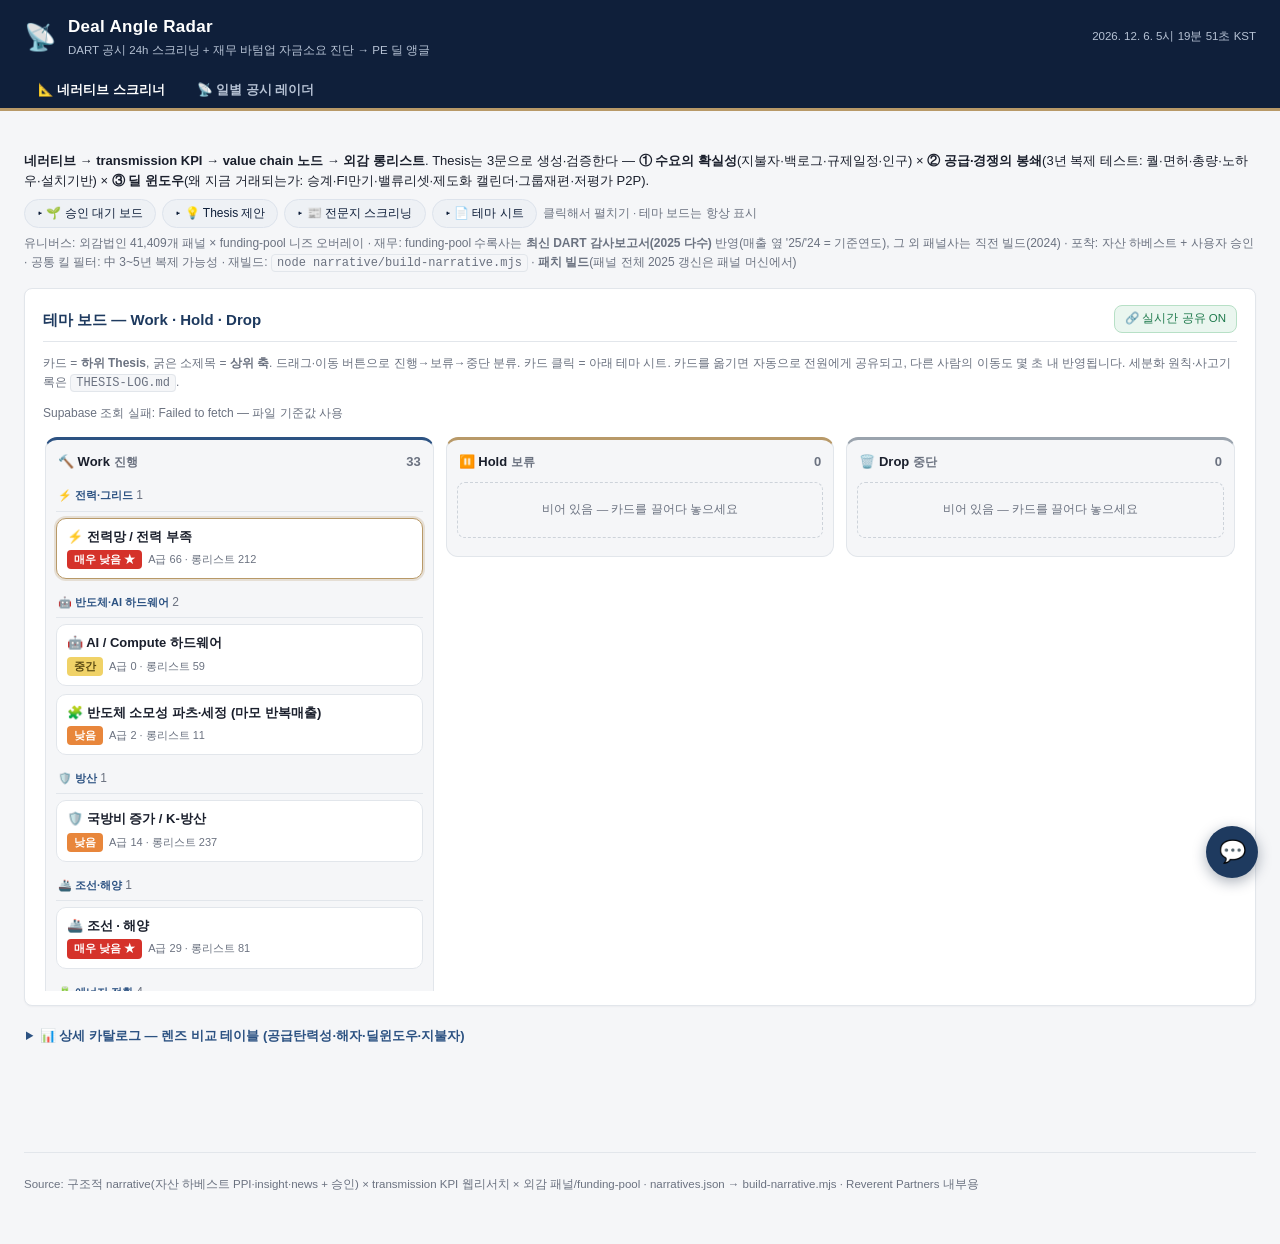
==== commit 8be89dfe: "승인 대기 보드: 두 목록을 고정 높이(42vh) 스크롤로 포착된 후보·구성원 제안이 길어져 화면을 다 차지하던 것을 각각 스크롤 박스로 (테마 보드와 동일 방식). 모바일 1열은" ====
--- a/index.html
+++ b/index.html
@@ -5,7 +5,7 @@
   <meta name="viewport" content="width=device-width, initial-scale=1.0" />
   <title>Deal Angle Radar</title>
   <link rel="icon" href="data:image/svg+xml,%3Csvg xmlns='http://www.w3.org/2000/svg' viewBox='0 0 100 100'%3E%3Ctext y='.9em' font-size='90'%3E%F0%9F%93%A1%3C/text%3E%3C/svg%3E" />
-  <link rel="stylesheet" href="styles.css?v=33" />
+  <link rel="stylesheet" href="styles.css?v=34" />
 </head>
 <body>
 
@@ -134,7 +134,7 @@
 <script src="funding.js?v=2"></script>
 <script src="thesis.js?v=9"></script>
 <script src="comments.js?v=2"></script>
-<script src="narrative.js?v=36"></script>
+<script src="narrative.js?v=37"></script>
 <script src="chat.js?v=6"></script>
 </body>
 </html>
--- a/styles.css
+++ b/styles.css
@@ -1002,3 +1002,6 @@
 /* 헤더도 본문 폭에 맞춘다 — 본문만 넓히면 상단이 가운데 몰려 어색하다 */
 body:has(#view-narrative:not([hidden])) .topbar-inner,
 body:has(#view-narrative:not([hidden])) .viewtabs { max-width: none; padding-left: 24px; padding-right: 24px; }
+/* 승인 대기 보드 — 두 목록(포착 후보·구성원 제안)을 각각 고정 높이 스크롤로 (창이 길어지지 않게) */
+.nv-candscroll { max-height: 42vh; overflow-y: auto; padding: 2px 4px 2px 2px; }
+@media (max-width: 760px) { .nv-candscroll { max-height: none; } }
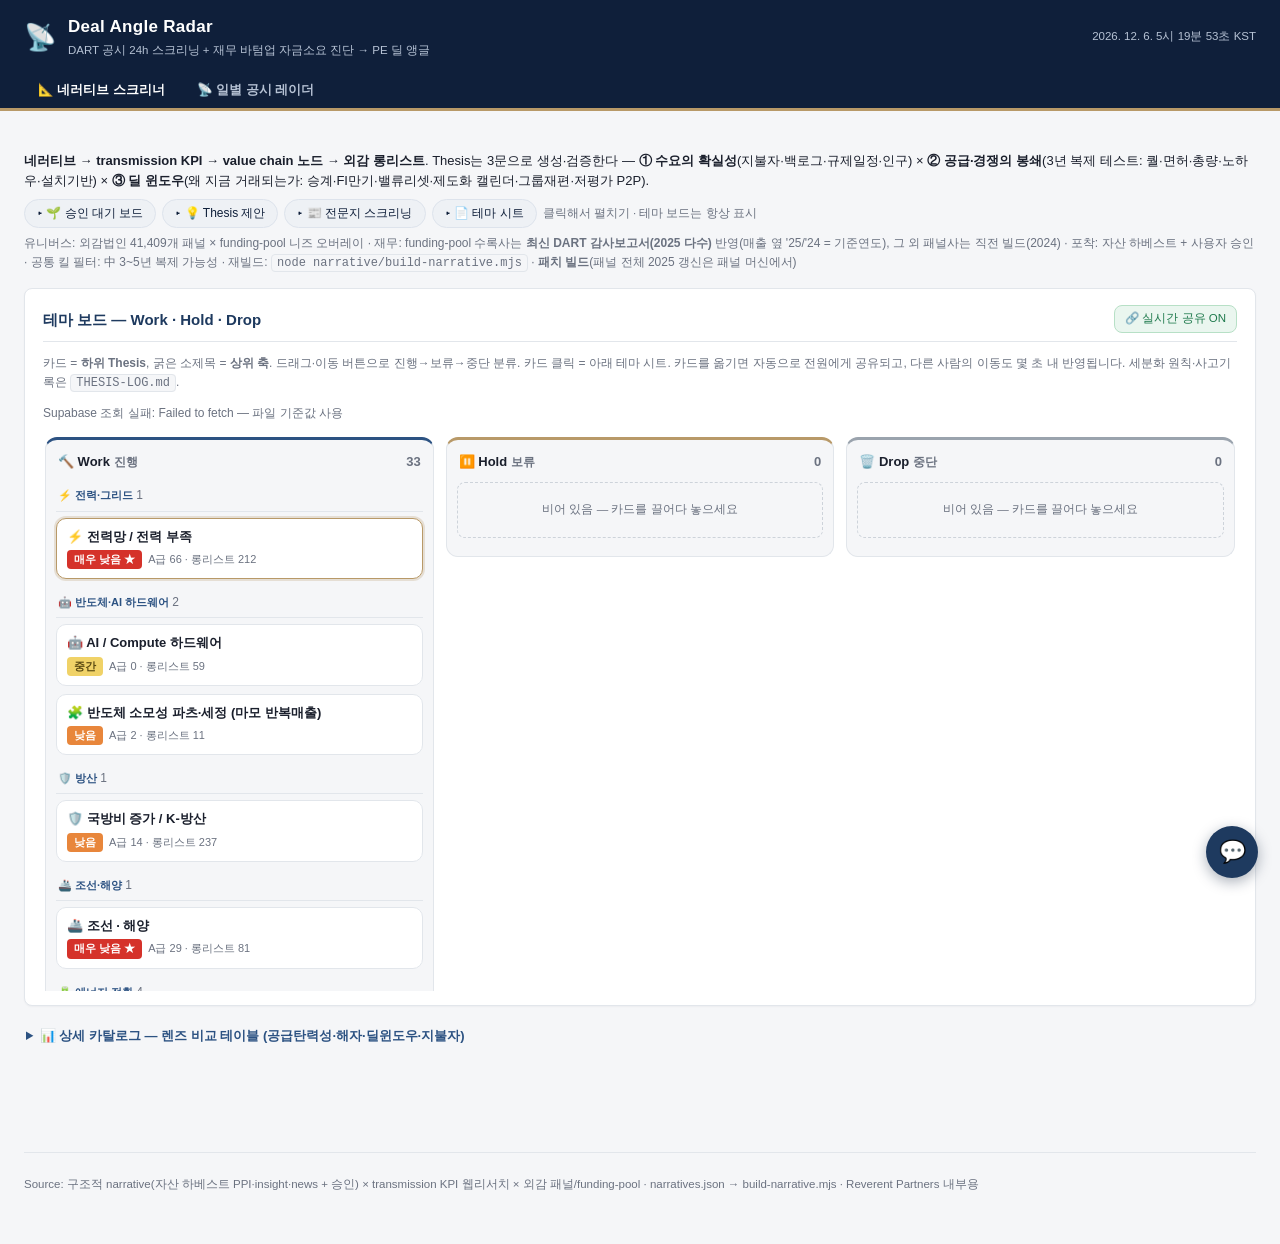
==== commit 5bfc5ace: "Thesis 초안: 작성자에게만 보이고 편집 가능 - 초안(draft)은 client_id 가 일치하는 작성자에게만 펼쳐 보인다.   남의 초안은 '🔒 작성자만 볼 수 있는 초안'" ====
--- a/index.html
+++ b/index.html
@@ -5,7 +5,7 @@
   <meta name="viewport" content="width=device-width, initial-scale=1.0" />
   <title>Deal Angle Radar</title>
   <link rel="icon" href="data:image/svg+xml,%3Csvg xmlns='http://www.w3.org/2000/svg' viewBox='0 0 100 100'%3E%3Ctext y='.9em' font-size='90'%3E%F0%9F%93%A1%3C/text%3E%3C/svg%3E" />
-  <link rel="stylesheet" href="styles.css?v=34" />
+  <link rel="stylesheet" href="styles.css?v=35" />
 </head>
 <body>
 
@@ -134,7 +134,7 @@
 <script src="funding.js?v=2"></script>
 <script src="thesis.js?v=9"></script>
 <script src="comments.js?v=2"></script>
-<script src="narrative.js?v=37"></script>
+<script src="narrative.js?v=38"></script>
 <script src="chat.js?v=6"></script>
 </body>
 </html>
--- a/styles.css
+++ b/styles.css
@@ -1005,3 +1005,10 @@
 /* 승인 대기 보드 — 두 목록(포착 후보·구성원 제안)을 각각 고정 높이 스크롤로 (창이 길어지지 않게) */
 .nv-candscroll { max-height: 42vh; overflow-y: auto; padding: 2px 4px 2px 2px; }
 @media (max-width: 760px) { .nv-candscroll { max-height: none; } }
+/* 초안 — 작성자에게만 보이고 편집 가능 */
+.nv-draftlock { font-size: 11.5px; margin-top: 4px; }
+.nv-draftbtns { margin-top: 6px; display: flex; gap: 6px; align-items: center; }
+.nv-draftbtns button { font: inherit; font-size: 11.5px; padding: 3px 10px; border-radius: 6px; border: 1px solid var(--border-strong); background: var(--bg); cursor: pointer; }
+.nv-draft-save { background: var(--navy-dark) !important; color: #fff; border-color: var(--navy-dark) !important; }
+.nv-draftedit { width: 100%; min-height: 220px; font: inherit; font-size: 12px; line-height: 1.55; padding: 8px 10px; border: 1px solid var(--border-strong); border-radius: 8px; box-sizing: border-box; }
+.nv-draftmsg { font-size: 11px; }
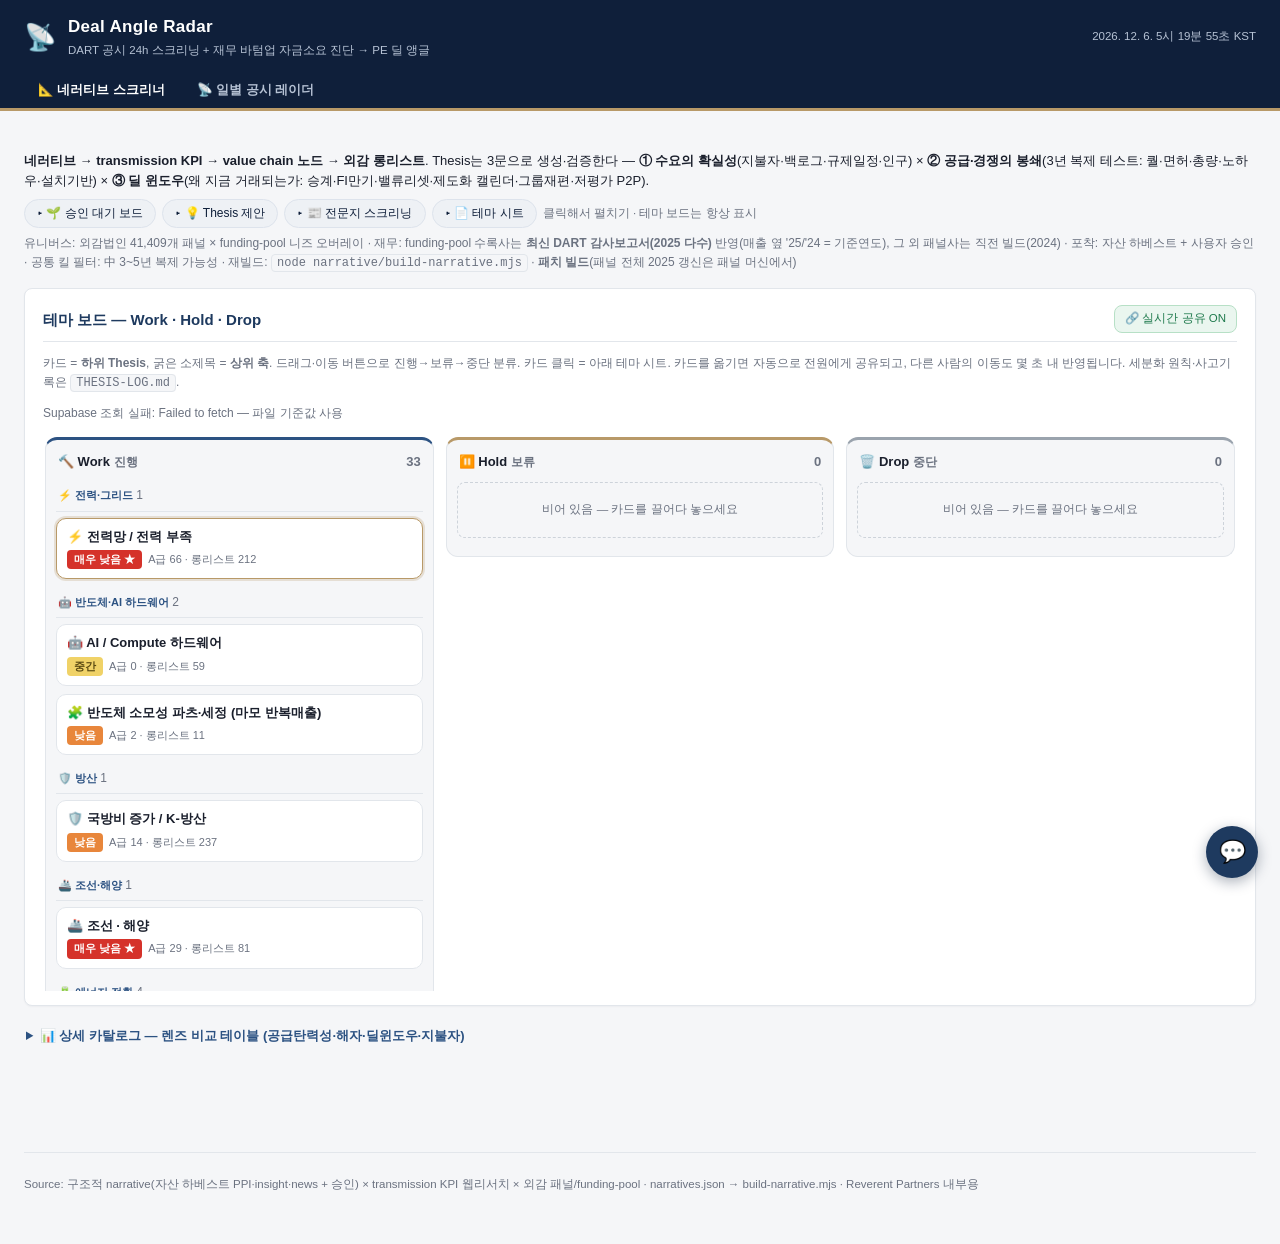
==== commit 99dacbb4: "해시 이동으로도 뷰가 바뀌게 (hashchange 리스너) — 열린 페이지에서 #narrative 등이 무반응이던 문제 Co-Authored-By: Claude Opus 5 <no" ====
--- a/index.html
+++ b/index.html
@@ -130,7 +130,7 @@
   });
 })();
 </script>
-<script src="app.js?v=6"></script>
+<script src="app.js?v=7"></script>
 <script src="funding.js?v=2"></script>
 <script src="thesis.js?v=9"></script>
 <script src="comments.js?v=2"></script>
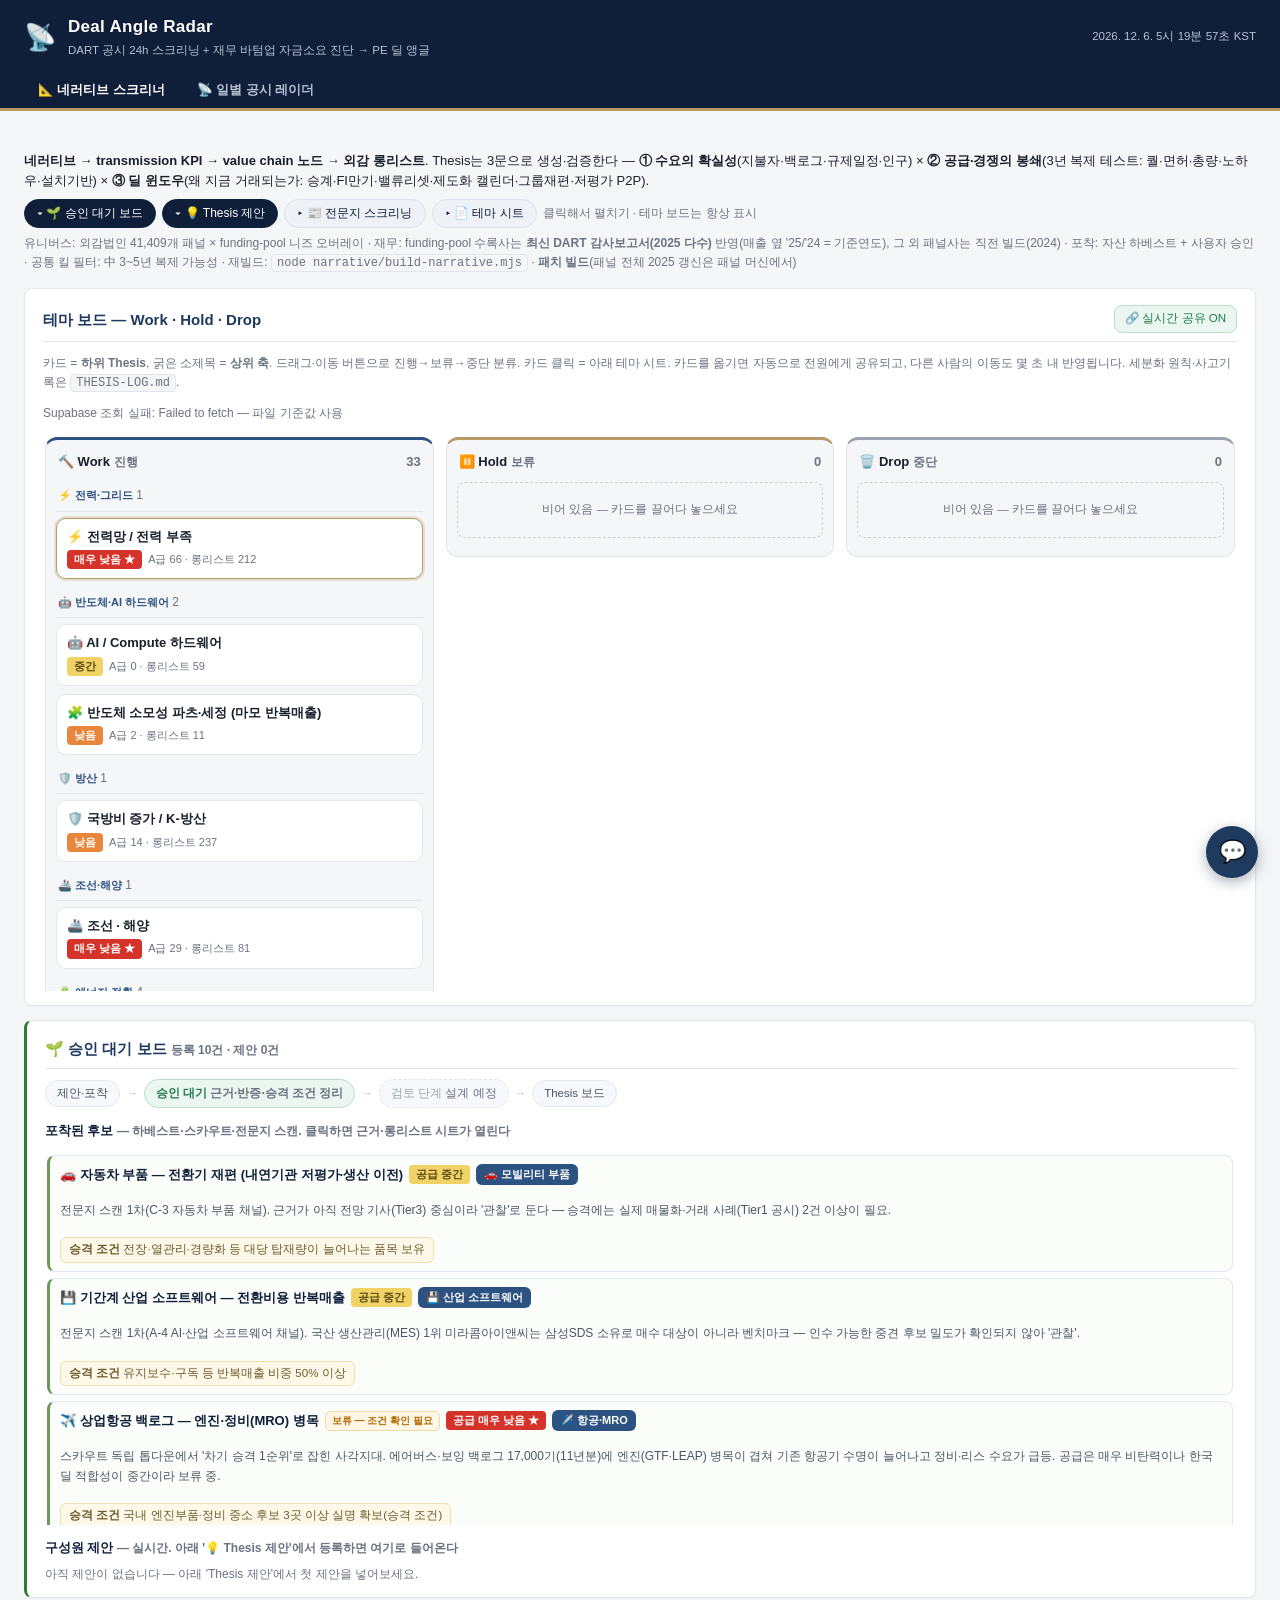
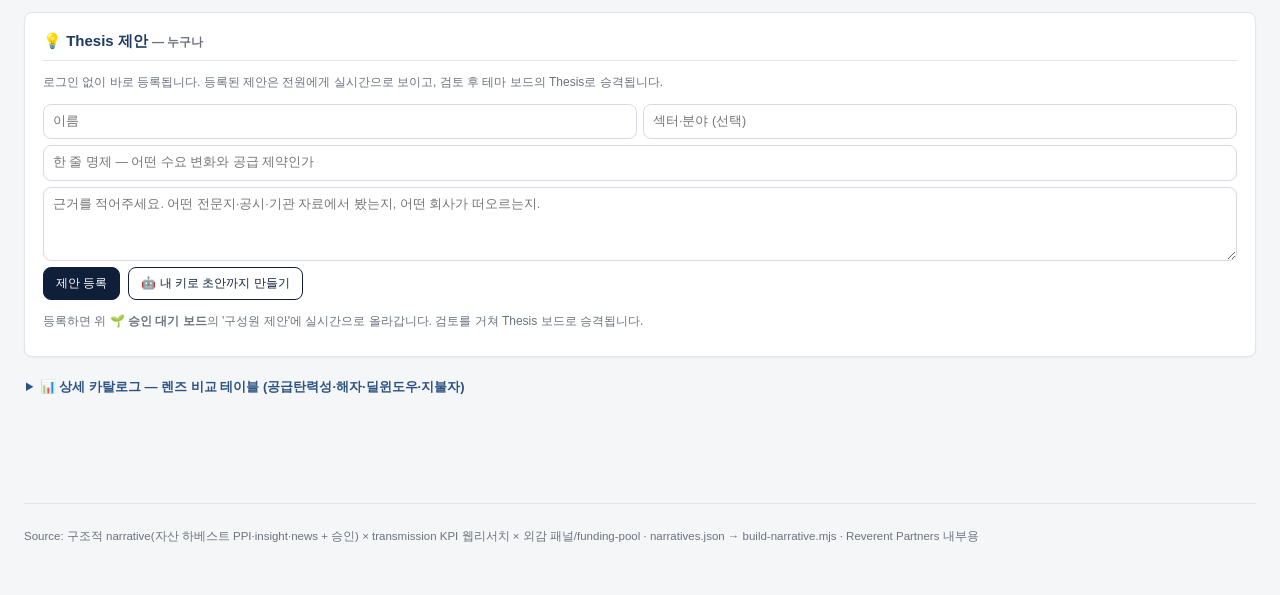
==== commit 99e12e53: "승인 대기·Thesis 제안 로드 시 항상 펼침 + 옛 초안(client_id 없음) 작성자에게 보이게 - 새로고침·첫 진입 시 승인 대기 보드·Thesis 제안 패널을 항상 켬(" ====
--- a/index.html
+++ b/index.html
@@ -130,11 +130,11 @@
   });
 })();
 </script>
-<script src="app.js?v=7"></script>
+<script src="app.js?v=6"></script>
 <script src="funding.js?v=2"></script>
 <script src="thesis.js?v=9"></script>
 <script src="comments.js?v=2"></script>
-<script src="narrative.js?v=38"></script>
+<script src="narrative.js?v=39"></script>
 <script src="chat.js?v=6"></script>
 </body>
 </html>
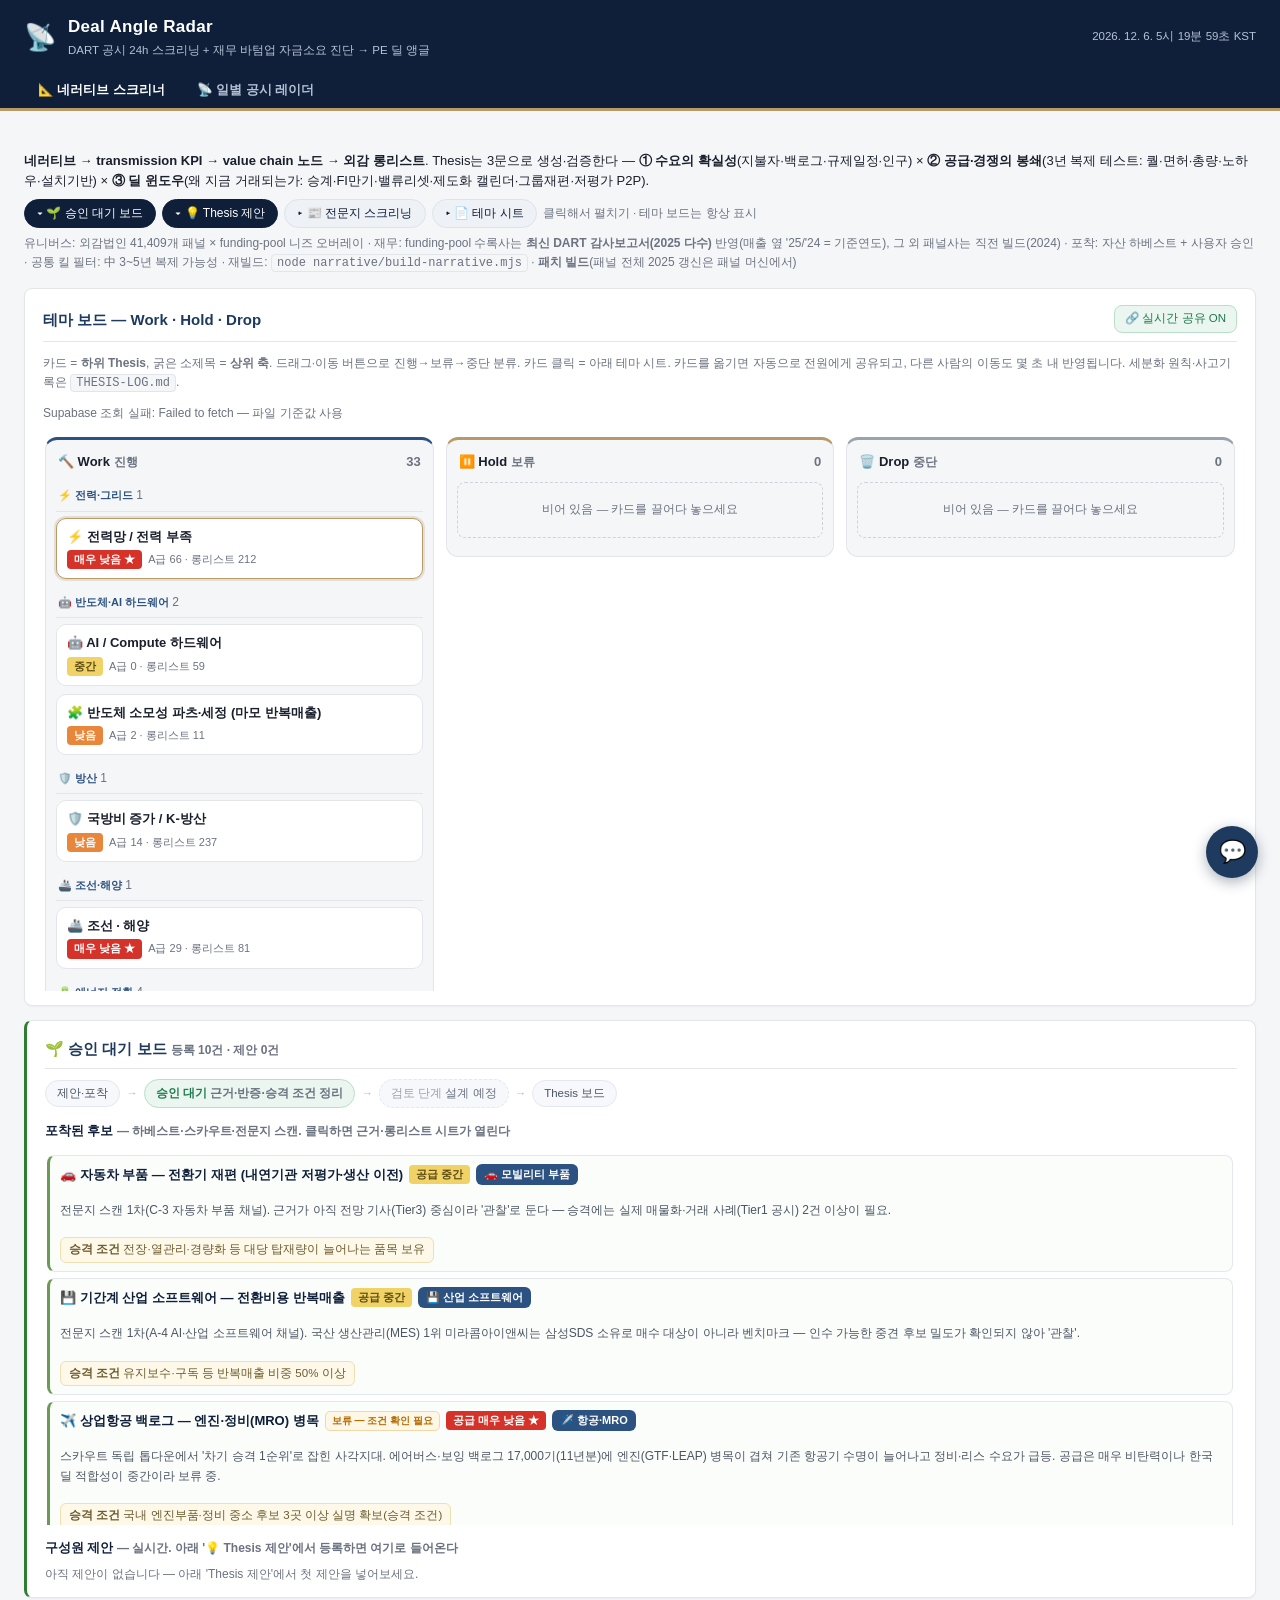
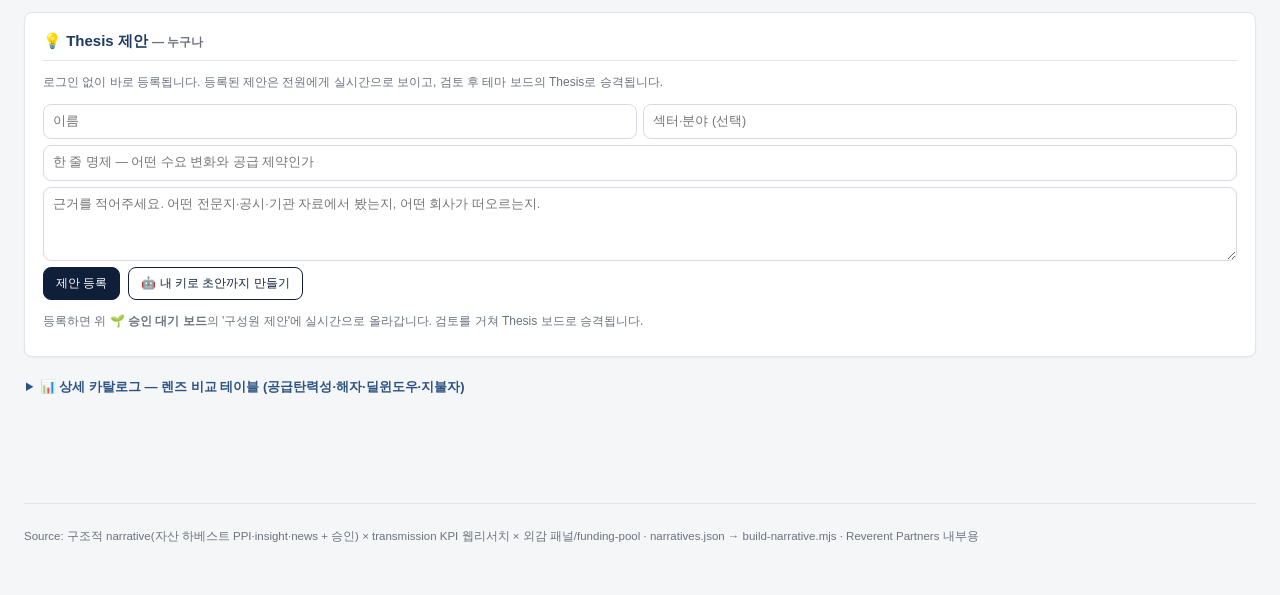
==== commit d8055cd9: "Merge remote-tracking branch 'origin/gh-pages' into claude/deal-angle-radar-edit-quuzhg" ====
--- a/index.html
+++ b/index.html
@@ -130,7 +130,7 @@
   });
 })();
 </script>
-<script src="app.js?v=6"></script>
+<script src="app.js?v=7"></script>
 <script src="funding.js?v=2"></script>
 <script src="thesis.js?v=9"></script>
 <script src="comments.js?v=2"></script>
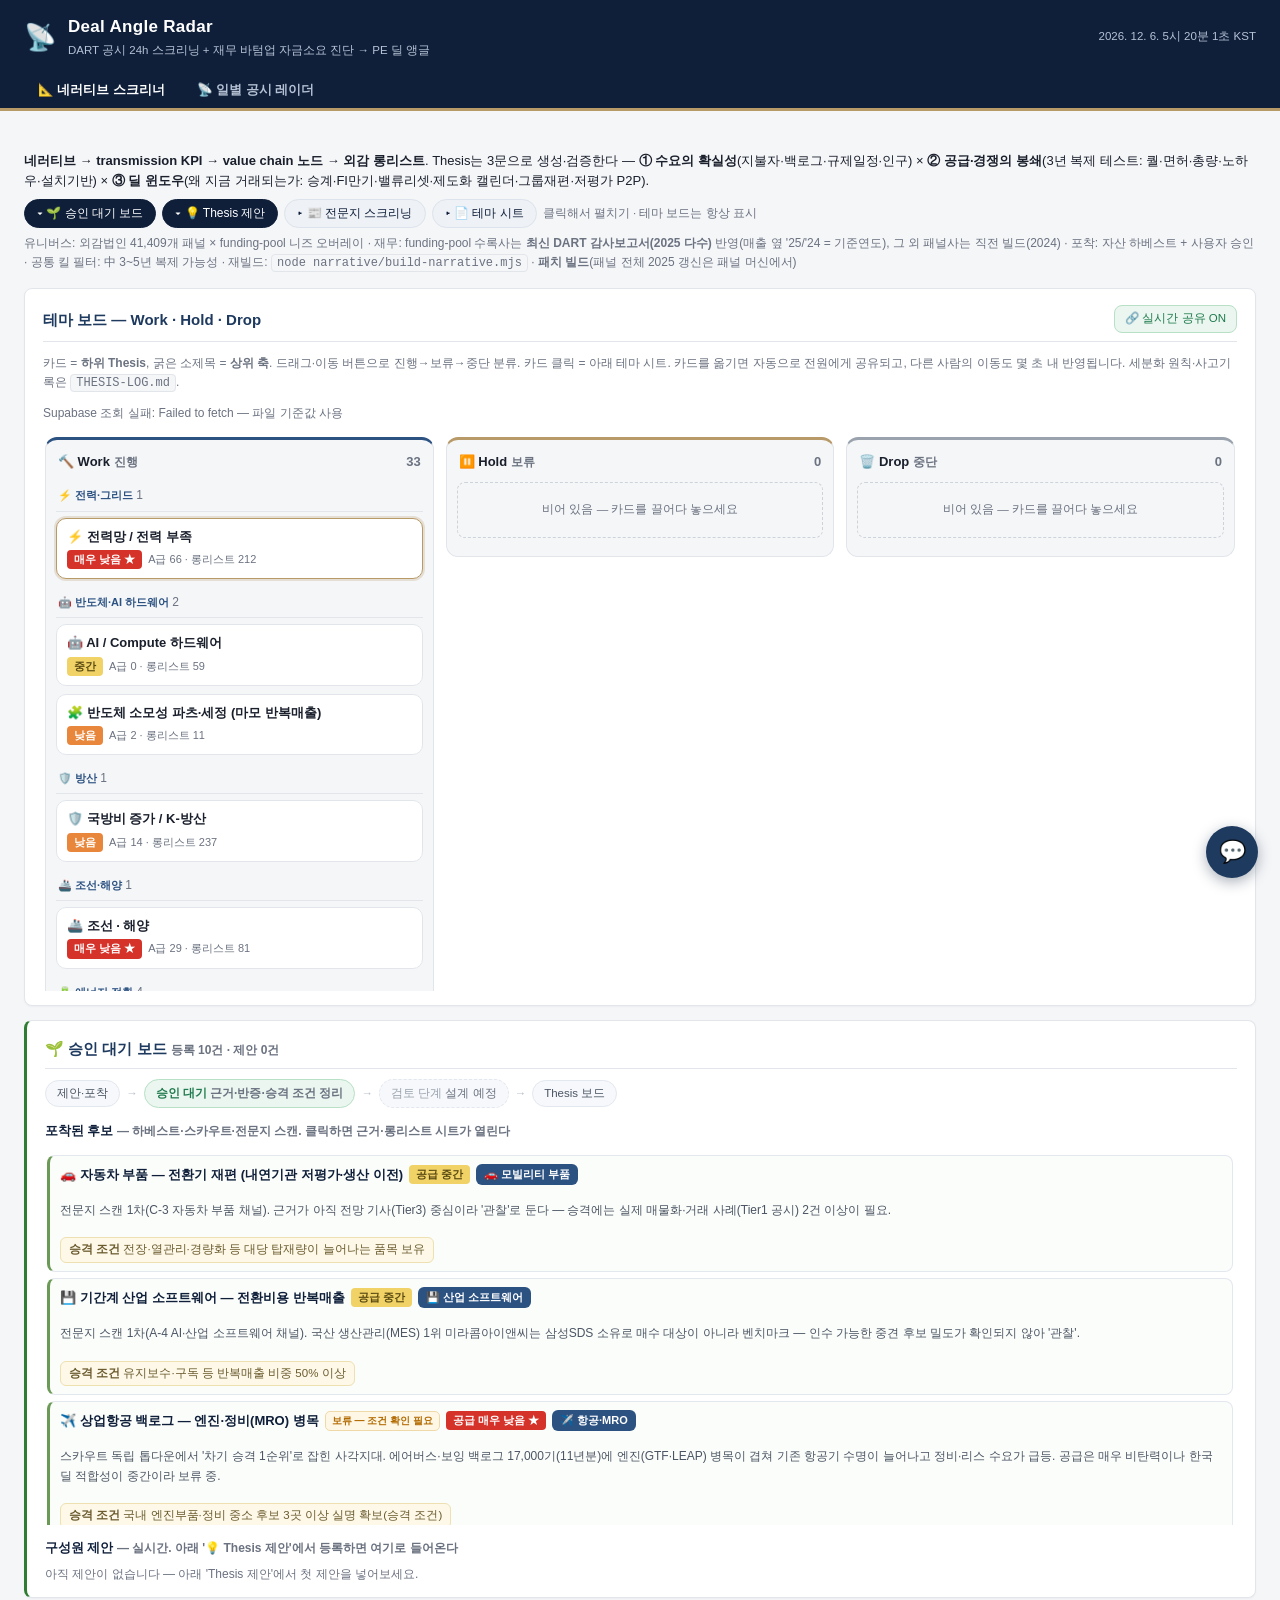
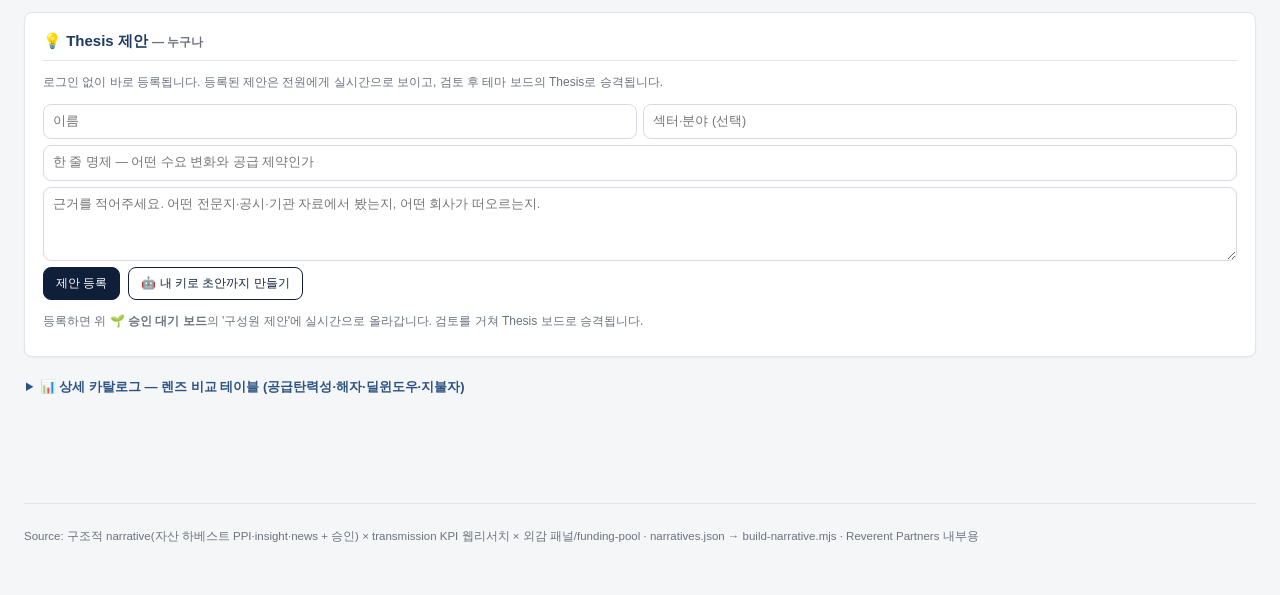
==== commit 0e8d18ac: "pe-lens: 知PE知己 PE Lens 스크리너 신설 (오너 렌즈×Entry/Value-up/Exit, 케이스 71·규칙 17·정책 15, #pelens 로컬 전용 탭) Co-A" ====
--- a/index.html
+++ b/index.html
@@ -6,6 +6,7 @@
   <title>Deal Angle Radar</title>
   <link rel="icon" href="data:image/svg+xml,%3Csvg xmlns='http://www.w3.org/2000/svg' viewBox='0 0 100 100'%3E%3Ctext y='.9em' font-size='90'%3E%F0%9F%93%A1%3C/text%3E%3C/svg%3E" />
   <link rel="stylesheet" href="styles.css?v=35" />
+  <link rel="stylesheet" href="pe-lens.css?v=1" />
 </head>
 <body>
 
@@ -28,6 +29,7 @@
     <button class="viewtab" data-view="funding">💰 자금소요 스크리너</button>
     <button class="viewtab" data-view="thesis">🧭 Thesis 보드</button>
     <button class="viewtab" data-view="review">📄 기업 검토</button>
+    <button class="viewtab" data-view="pelens">🔭 PE Lens</button>
   </nav>
 </header>
 
@@ -73,6 +75,15 @@
     <iframe id="reviewFrame" class="review-frame" title="Company Review Board" src="about:blank"></iframe>
   </section>
 
+  <!-- ═══════════ view: PE Lens (知PE知己) ═══════════ -->
+  <!-- 최대주주 유인구조(선행지표) × Entry/Value-up/Exit 렌즈 스크리너. 데이터: pe-lens/build-pe-lens.js → data/pe-lens-pool.json.
+       외감 재무·오너 판독 원자료 성격이라 배포본에서는 LOCAL_ONLY 로 제거한다. (2026-09-08) -->
+  <section id="view-pelens" class="view" hidden>
+    <div id="pelensRoot">
+      <div class="empty"><div class="empty-ico">🔭</div><h3>로딩 중…</h3></div>
+    </div>
+  </section>
+
   <!-- ═══════════ view: 네러티브 스크리너 ═══════════ -->
   <section id="view-narrative" class="view" hidden>
     <div id="narrativeRoot">
@@ -95,7 +106,7 @@
   (function () {
     var host = location.hostname;
     if (host === 'localhost' || host === '127.0.0.1' || host === '::1' || host === '[::1]' || host === '') return;
-    var LOCAL_ONLY = ['review', 'funding', 'thesis'];
+    var LOCAL_ONLY = ['review', 'funding', 'thesis', 'pelens'];
     if (LOCAL_ONLY.indexOf(location.hash.replace('#', '')) >= 0) location.replace(location.pathname + location.search);
     LOCAL_ONLY.forEach(function (v) {
       var tab = document.querySelector('.viewtab[data-view="' + v + '"]');
@@ -130,11 +141,12 @@
   });
 })();
 </script>
-<script src="app.js?v=7"></script>
+<script src="app.js?v=8"></script>
 <script src="funding.js?v=2"></script>
 <script src="thesis.js?v=9"></script>
 <script src="comments.js?v=2"></script>
 <script src="narrative.js?v=39"></script>
+<script src="pe-lens.js?v=1"></script>
 <script src="chat.js?v=6"></script>
 </body>
 </html>
--- a/pe-lens.css
+++ b/pe-lens.css
@@ -0,0 +1,165 @@
+/* ═══════════ PE Lens (知PE知己) — pe-lens.js 전용 스타일. 토큰은 styles.css :root 공유 ═══════════ */
+.pl-head{display:flex;justify-content:space-between;align-items:flex-end;gap:16px;margin:4px 0 12px;flex-wrap:wrap}
+.pl-title{display:flex;gap:14px;align-items:center}
+.pl-kanji{font-size:26px;font-weight:800;letter-spacing:2px;color:var(--navy-dark);border-right:3px solid var(--gold);padding-right:14px;line-height:1.1}
+.pl-title h2{margin:0;font-size:17px;color:var(--navy-dark)}
+.pl-title p{margin:3px 0 0;font-size:12px;color:var(--text-muted);max-width:720px}
+.pl-meta{font-size:11px;color:var(--text-muted);white-space:nowrap}
+.pl-subnav{display:flex;gap:4px;border-bottom:1px solid var(--border);margin-bottom:14px;overflow-x:auto}
+.pl-tab{background:none;border:0;border-bottom:2px solid transparent;padding:8px 12px;font-size:12.5px;color:var(--text-muted);cursor:pointer;white-space:nowrap;font-family:inherit}
+.pl-tab em{font-style:normal;margin-left:5px;font-size:10.5px;color:var(--text-muted);background:var(--bg);border:1px solid var(--border);border-radius:999px;padding:0 6px}
+.pl-tab.on{color:var(--navy-dark);font-weight:700;border-bottom-color:var(--gold)}
+.pl-kpis{display:grid;grid-template-columns:repeat(6,1fr);gap:8px;margin-bottom:12px}
+.pl-kpi{background:var(--card-bg);border:1px solid var(--border);border-radius:8px;padding:10px 12px}
+.pl-kpi-l{font-size:11px;color:var(--text-muted)}.pl-kpi-v{font-size:20px;font-weight:700;color:var(--navy-dark);line-height:1.2;margin:2px 0}.pl-kpi-s{font-size:10.5px;color:var(--text-muted)}
+.pl-filters{background:var(--card-bg);border:1px solid var(--border);border-radius:8px;padding:10px 12px;margin-bottom:10px;display:flex;flex-direction:column;gap:8px}
+.pl-search{width:100%;border:1px solid var(--border-strong);border-radius:6px;padding:7px 10px;font-size:13px;font-family:inherit}
+.pl-chips{display:flex;gap:5px;flex-wrap:wrap;align-items:center}
+.pl-flab{font-size:11px;color:var(--text-muted);margin-right:4px;min-width:28px}
+.pl-chip{border:1px solid var(--border-strong);background:#fff;border-radius:999px;padding:2px 9px;font-size:11.5px;cursor:pointer;color:var(--text);font-family:inherit}
+.pl-chip em{font-style:normal;color:var(--text-muted);margin-left:3px;font-size:10.5px}
+.pl-chip.on{background:var(--navy);border-color:var(--navy);color:#fff}.pl-chip.on em{color:rgba(255,255,255,.75)}
+.pl-chip.on-soft{background:#f2efe6;border-color:#e2d9c3;cursor:default}
+.pl-chip.tail{border-color:#9bc7a8;color:#1c7a4a}.pl-chip.head{border-color:#e0a6a6;color:#a12e2e}
+.pl-row{display:flex;gap:10px;align-items:center;flex-wrap:wrap;font-size:12px}
+.pl-row label{color:var(--text-muted);display:flex;align-items:center;gap:5px}
+.pl-row select{border:1px solid var(--border-strong);border-radius:5px;padding:3px 6px;font-size:12px;font-family:inherit;max-width:220px}
+.pl-count{margin-left:auto;font-weight:700;color:var(--navy-dark)}
+.pl-clear,.pl-more{border:1px solid var(--border-strong);background:#fff;border-radius:6px;padding:4px 10px;font-size:12px;cursor:pointer;font-family:inherit}
+.pl-more{display:block;width:100%;margin:8px 0 0;padding:8px}
+.pl-tablewrap{background:var(--card-bg);border:1px solid var(--border);border-radius:8px;overflow-x:auto}
+.pl-table{border-collapse:collapse;width:100%;font-size:12px}
+.pl-table th{background:var(--navy);color:#fff;font-weight:600;text-align:right;padding:7px 8px;white-space:nowrap;font-size:11.5px}
+.pl-table th.tl,.pl-table td.tl{text-align:left}
+.pl-th-sub{font-weight:400;opacity:.7;font-size:10.5px}
+.pl-table td{padding:7px 8px;border-bottom:1px solid var(--border);text-align:right;vertical-align:top;white-space:nowrap}
+.pl-table tbody tr{cursor:pointer}.pl-table tbody tr:hover{background:#f8f6f1}.pl-table tbody tr.sel{background:#f2efe6}
+.pl-nm{font-weight:700;color:var(--navy-dark)}
+.pl-sub{font-size:10.5px;color:var(--text-muted)}
+.pl-b{display:inline-block;font-size:10px;padding:0 5px;border-radius:4px;border:1px solid var(--border-strong);color:var(--text-muted);vertical-align:middle;margin-left:3px}
+.pl-b.b-listed{background:#e9eef7;border-color:#c6d2e6;color:var(--navy)}.pl-b.b-unlisted{background:#f4f2ec;border-color:#e2d9c3;color:#7a6a45}
+.pl-narr{color:var(--gold);font-weight:700}
+.pl-flag{display:inline-block;font-size:10px;margin-left:4px;padding:0 5px;border-radius:4px;background:#fff6e0;border:1px solid #e8d4a3;color:#7a5a12}
+.pl-flag.proposed{background:#f4f4f4;border-color:#ddd;color:#777}
+.pl-oc{display:flex;flex-direction:column;gap:2px;min-width:150px}
+.pl-otag{display:inline-block;font-size:10.5px;font-weight:700;padding:1px 7px;border-radius:4px;background:#eee;color:#444;align-self:flex-start}
+.oc-pe{background:#1e3a5f;color:#fff}.oc-pem{background:#2c5282;color:#fff}.oc-act{background:#b4442f;color:#fff}.oc-fnd{background:#e9dfc8;color:#5a4620}.oc-fam{background:#d9c8a3;color:#4a3a14}.oc-hold{background:#e3e7ee;color:#3a4a66}.oc-grp{background:#d5e3f0;color:#1e3a5f}.oc-gov{background:#dfe9dd;color:#2c5a38}.oc-for{background:#e8e2ef;color:#4b3a6b}.oc-dis{background:#f4d9d9;color:#7a2222}.oc-unk{background:#f1f1f1;color:#888}
+.pl-chip.oc-pe,.pl-chip.oc-pem,.pl-chip.oc-act{color:var(--text);background:#fff}
+.pl-chip.oc-pe.on,.pl-chip.oc-pem.on,.pl-chip.oc-act.on,.pl-chip.oc-fnd.on,.pl-chip.oc-fam.on,.pl-chip.oc-hold.on,.pl-chip.oc-grp.on,.pl-chip.oc-gov.on,.pl-chip.oc-for.on,.pl-chip.oc-dis.on{background:var(--navy);color:#fff;border-color:var(--navy)}
+.pl-bar{display:inline-flex;align-items:center;gap:6px;width:100%;min-width:90px;height:14px}
+.pl-bar i{display:block;height:6px;border-radius:3px;background:#cfd6df;flex:0 0 auto;max-width:calc(100% - 26px)}
+.pl-bar.hi i{background:var(--gold)}.pl-bar.mid i{background:#8ea3c0}.pl-bar.lo i{background:#d8dde5}.pl-bar.rec i{background:#6ba37e}
+.pl-bar b{font-size:11px;color:var(--text);font-weight:600;min-width:20px;text-align:right}
+.pl-bar.thin{height:12px}.pl-bar.thin i{height:4px}.pl-bar-na{opacity:.3}
+.pl-sc{display:flex;align-items:center;gap:6px;font-size:11px;margin:1px 0}.pl-sc>span{min-width:52px;color:var(--text)}
+.pos{color:#1c7a4a}.neg{color:#a12e2e}
+.pl-method{margin-top:14px;font-size:12px;color:var(--text-muted)}.pl-method summary{cursor:pointer;font-weight:600;color:var(--navy)}.pl-method-body p{margin:6px 0;line-height:1.6}
+/* drawer */
+.pl-drawer{position:fixed;top:0;right:0;width:560px;max-width:96vw;height:100vh;background:#fff;border-left:1px solid var(--border-strong);box-shadow:-12px 0 40px rgba(15,31,58,.12);z-index:60;overflow-y:auto;padding:16px 18px 40px;font-size:12.5px}
+.pl-dw-head{display:flex;justify-content:space-between;align-items:flex-start;gap:10px;position:sticky;top:-16px;background:#fff;padding:14px 18px 10px;border-bottom:2px solid var(--gold);margin:-16px -18px 10px;z-index:2}
+.pl-dw-head h3{margin:0;font-size:16px;color:var(--navy-dark)}
+.pl-dw-head a{color:var(--navy-light)}
+.pl-dw-btns{display:flex;gap:6px;align-items:center;flex-shrink:0}
+.pl-btn{border:1px solid var(--navy);background:#fff;color:var(--navy);border-radius:6px;padding:5px 10px;font-size:12px;cursor:pointer;font-family:inherit;white-space:nowrap}
+.pl-btn.gold{background:var(--gold);border-color:var(--gold);color:#fff}.pl-btn.small{padding:3px 8px;font-size:11px;margin-top:6px}.pl-btn:disabled{opacity:.6;cursor:default}
+.pl-x{border:0;background:none;font-size:16px;cursor:pointer;color:var(--text-muted)}
+.pl-why{margin:6px 0 10px;padding-left:18px;color:var(--text)}.pl-why li{margin:2px 0}
+.pl-card{border:1px solid var(--border);border-radius:8px;padding:10px 12px;margin-bottom:10px;background:#fff}
+.pl-card h4{margin:0 0 8px;font-size:13px;color:var(--navy-dark);display:flex;gap:8px;align-items:center;flex-wrap:wrap}
+.pl-kv{display:flex;flex-wrap:wrap;gap:4px 12px;font-size:12px;margin:4px 0}.pl-kv span b{color:var(--navy-dark)}
+.pl-scores{display:flex;flex-direction:column;gap:3px;margin-top:4px}
+.pl-scrow{display:grid;grid-template-columns:110px 1fr;align-items:center;gap:8px;font-size:12px}
+.pl-rec{display:grid;grid-template-columns:50px 1fr 40px;gap:8px;align-items:center;font-size:12px;margin:6px 0}
+.pl-recbar{height:8px;background:#eee;border-radius:4px;overflow:hidden}.pl-recbar i{display:block;height:100%;background:#6ba37e}
+.pl-pred{margin:6px 0 0;font-size:12px;background:#fbf7ec;border-left:3px solid var(--gold);padding:5px 8px}
+.pl-note{font-size:12px;color:var(--text);margin:6px 0 0;line-height:1.55}
+.pl-tl{margin:6px 0 8px}
+.pl-tl-track{position:relative;height:10px;background:linear-gradient(90deg,#e9eef7,#fbf2da 60%,#f8e5e5);border-radius:5px}
+.pl-tl-track i{position:absolute;top:-3px;width:4px;height:16px;border-radius:2px;background:var(--navy);transform:translateX(-2px)}
+.pl-tl-track i.pl-tl-now{background:var(--navy-dark);width:3px}
+.pl-tl-track i.pl-tl-debt{background:#b4442f}
+.pl-tl-track i.pl-tl-ev{background:#6ba37e;width:6px;height:6px;top:2px;border-radius:50%;transform:translateX(-3px)}
+.pl-tl-lab{display:flex;justify-content:space-between;font-size:10.5px;color:var(--text-muted);margin-top:3px}
+.pl-mini{border-collapse:collapse;width:100%;font-size:11px;margin-top:6px}.pl-mini th,.pl-mini td{padding:3px 6px;border-bottom:1px solid var(--border);text-align:left}.pl-mini th{color:var(--text-muted);font-weight:600}
+.pl-det summary{cursor:pointer;font-size:12px;color:var(--navy);margin-top:6px}
+.pl-fin{display:grid;grid-template-columns:repeat(4,1fr);gap:6px 10px;font-size:12px}
+.pl-fin div{display:flex;flex-direction:column}.pl-fin span{font-size:10.5px;color:var(--text-muted)}.pl-fin b{color:var(--navy-dark)}
+.pl-spark{display:flex;gap:14px;margin-top:8px;font-size:11px}.pl-spark div{display:flex;flex-direction:column}.pl-spark span{color:var(--text-muted);font-size:10.5px}.pl-spark em{font-style:normal;font-weight:600}
+.pl-sparksvg path{fill:none;stroke:var(--navy);stroke-width:1.5}.pl-sparksvg circle{fill:var(--gold)}.pl-sparksvg .z{stroke:#ccc;stroke-dasharray:2 2}
+.pl-fit{margin:8px 0 0;font-weight:700;color:var(--navy-dark);font-size:12.5px}
+.pl-irr{display:grid;grid-template-columns:repeat(3,1fr);gap:6px 10px;margin-bottom:8px}
+.pl-irr label{font-size:10.5px;color:var(--text-muted);display:flex;flex-direction:column;gap:2px}
+.pl-irr input{border:1px solid var(--border-strong);border-radius:5px;padding:3px 6px;font-size:12px;font-family:inherit}
+.pl-irr-sens{display:grid;grid-template-columns:repeat(3,1fr);gap:6px;margin-top:8px}
+.pl-irr-sens div{background:#f8f6f1;border-radius:6px;padding:6px 8px;text-align:center}.pl-irr-sens span{display:block;font-size:10.5px;color:var(--text-muted)}.pl-irr-sens b{font-size:15px}.pl-irr-sens i{display:block;font-style:normal;font-size:11px}
+.pl-rule{font-size:12px;padding:4px 0;border-bottom:1px dashed var(--border)}.pl-rule em{font-style:normal;font-size:10px;color:#888;margin-left:6px}.pl-rule span{color:var(--text-muted);margin-left:6px}
+.pl-case-chip{display:block;width:100%;text-align:left;border:1px solid var(--border);background:#fff;border-radius:6px;padding:5px 8px;margin:3px 0;cursor:pointer;font-family:inherit;font-size:12px;border-left-width:4px}
+.pl-case-chip em{font-style:normal;color:var(--text-muted);font-size:11px;margin-left:4px}
+.out-success{border-left-color:#6ba37e!important}.out-failure{border-left-color:#c97676!important}.out-mixed{border-left-color:#d4a93f!important}.out-ongoing{border-left-color:#8ea3c0!important}
+.pl-toast{position:fixed;bottom:24px;left:50%;transform:translateX(-50%) translateY(20px);background:var(--navy-dark);color:#fff;padding:8px 16px;border-radius:999px;font-size:12.5px;opacity:0;transition:.25s;z-index:99;pointer-events:none}.pl-toast.on{opacity:1;transform:translateX(-50%)}
+/* owners */
+.pl-intro{background:var(--card-bg);border:1px solid var(--border);border-left:4px solid var(--gold);border-radius:8px;padding:10px 14px;margin-bottom:12px;font-size:12.5px;line-height:1.6}
+.pl-intro code{background:#f2efe6;padding:0 4px;border-radius:3px}
+.pl-ogrid{display:grid;grid-template-columns:repeat(3,1fr);gap:10px;margin-bottom:14px}
+.pl-ocard{background:#fff;border:1px solid var(--border);border-radius:8px;padding:10px 12px;cursor:pointer;border-top:3px solid #cfd6df}
+.pl-ocard:hover{box-shadow:0 4px 14px rgba(15,31,58,.08)}
+.pl-ocard.stage-early{border-top-color:#8ea3c0}.pl-ocard.stage-mid{border-top-color:var(--gold)}.pl-ocard.stage-late{border-top-color:#d4863f}.pl-ocard.stage-overdue{border-top-color:#b4442f}
+.pl-ocard-head{display:flex;justify-content:space-between;gap:8px;margin-bottom:6px}
+.pl-ocard-stage{font-size:11px;font-weight:700;color:var(--navy-dark);text-align:right;white-space:nowrap}.pl-ocard-stage em{display:block;font-style:normal;font-weight:400;font-size:10px;color:var(--text-muted)}
+.pl-flags{margin-top:6px;display:flex;flex-wrap:wrap;gap:3px}.pl-flags .pl-flag{margin:0}
+.pl-h3{font-size:14px;color:var(--navy-dark);margin:18px 0 8px}
+/* cases */
+.pl-twocol{display:grid;grid-template-columns:1fr 1fr;gap:12px;margin-bottom:12px}
+.pl-matrix{border-collapse:collapse;width:100%;font-size:12px;background:#fff;border:1px solid var(--border);border-radius:8px}
+.pl-matrix th{background:var(--navy);color:#fff;padding:6px 8px;font-weight:600;font-size:11.5px}.pl-matrix td{padding:6px 8px;text-align:center;border-bottom:1px solid var(--border)}
+.pl-matrix td.tl,.pl-matrix th.tl{text-align:left}.pl-matrix td.has{font-weight:700}
+.pl-matrix td.out-success{background:#e9f4ec}.pl-matrix td.out-failure{background:#f8e5e5}.pl-matrix td.out-mixed{background:#fbf2da}.pl-matrix td.out-ongoing{background:#e9eef7}
+.pl-matrix th.out-success{background:#3f7d54}.pl-matrix th.out-failure{background:#a94b4b}.pl-matrix th.out-mixed{background:#b48a2b}.pl-matrix th.out-ongoing{background:#4f6b8f}
+.pl-sr{font-weight:700;padding:1px 6px;border-radius:4px}.pl-sr.hi{background:#e9f4ec;color:#1c7a4a}.pl-sr.mid{background:#fbf2da;color:#8a6412}.pl-sr.lo{background:#f8e5e5;color:#a12e2e}
+.pl-link{background:none;border:0;padding:0;color:var(--navy);cursor:pointer;font-family:inherit;font-size:inherit;text-decoration:underline dotted}
+.pl-caseflt{background:#fff;border:1px solid var(--border);border-radius:8px;padding:10px 12px;display:flex;flex-direction:column;gap:6px}
+.pl-cases{display:flex;flex-direction:column;gap:10px}
+.pl-case{background:#fff;border:1px solid var(--border);border-left:5px solid #ccc;border-radius:8px;padding:12px 14px;font-size:12px}
+.pl-case.focus{box-shadow:0 0 0 3px rgba(184,153,104,.35)}
+.pl-case header{display:flex;justify-content:space-between;gap:10px;flex-wrap:wrap;margin-bottom:4px}.pl-case header b{font-size:14px;color:var(--navy-dark)}
+.pl-case-tags .pl-b.out-success{background:#e9f4ec;color:#1c7a4a;border-color:#b6dcc2}.pl-case-tags .pl-b.out-failure{background:#f8e5e5;color:#a12e2e;border-color:#e6b3b3}.pl-case-tags .pl-b.out-mixed{background:#fbf2da;color:#8a6412;border-color:#e8d4a3}.pl-case-tags .pl-b.out-ongoing{background:#e9eef7;color:var(--navy);border-color:#c6d2e6}
+.pl-b.conf-low{color:#a12e2e}.pl-b.conf-medium{color:#8a6412}
+.pl-case-line{display:flex;gap:10px;flex-wrap:wrap;color:var(--text);font-size:12px;background:#f8f6f1;padding:5px 8px;border-radius:5px;margin:4px 0}
+.pl-case-th{margin:6px 0;color:var(--text)}
+.pl-case-cols{display:grid;grid-template-columns:repeat(3,1fr);gap:12px;margin-top:6px}
+.pl-case-cols h5{margin:4px 0 2px;font-size:11px;color:var(--text-muted);text-transform:uppercase;letter-spacing:.4px}
+.pl-case-cols ul{margin:0;padding-left:16px}.pl-case-cols li{margin:1px 0;line-height:1.5}.pl-case-cols li em{font-style:normal;color:var(--text-muted);margin-right:4px}
+.pl-lessons{margin-top:8px;padding-top:6px;border-top:1px dashed var(--border);font-weight:600;color:var(--navy-dark)}.pl-lessons div{margin:2px 0}
+.pl-case footer{margin-top:6px;font-size:11px;color:var(--text-muted)}.pl-case footer a{color:var(--navy-light)}
+.pl-rules{border-collapse:collapse;width:100%;font-size:12px;background:#fff;border:1px solid var(--border)}
+.pl-rules th{background:var(--navy);color:#fff;padding:6px 8px;font-size:11.5px;text-align:center}.pl-rules th.tl,.pl-rules td.tl{text-align:left}
+.pl-rules td{padding:7px 8px;border-bottom:1px solid var(--border);vertical-align:top;text-align:center}
+.pl-rules tr.proposed td{background:#fafafa;color:#666}
+.pl-b.st-active{background:#e9f4ec;color:#1c7a4a;border-color:#b6dcc2}.pl-b.st-proposed{background:#f4f4f4;color:#777}.pl-b.st-retired{background:#f8e5e5;color:#a12e2e}
+.pl-link.out-success{color:#1c7a4a}.pl-link.out-failure{color:#a12e2e}.pl-link.out-mixed{color:#8a6412}.pl-link.out-ongoing{color:var(--navy)}
+/* policy */
+.pl-pheat{margin-bottom:12px}.pl-pheat td.tail{background:#e9f4ec;color:#1c7a4a;font-weight:700}.pl-pheat td.head{background:#f8e5e5;color:#a12e2e;font-weight:700}
+.pl-pgrid{display:grid;grid-template-columns:repeat(2,1fr);gap:10px}
+.pl-pol{background:#fff;border:1px solid var(--border);border-radius:8px;padding:12px 14px;font-size:12px}
+.pl-pol header{display:flex;gap:8px;align-items:center;flex-wrap:wrap;margin-bottom:6px}.pl-pol header b{font-size:13px;color:var(--navy-dark)}
+.pl-pol p{margin:4px 0;line-height:1.55}
+.pl-b.st-enacted{background:#e9f4ec;color:#1c7a4a;border-color:#b6dcc2}.pl-b.st-passed{background:#fbf2da;color:#8a6412;border-color:#e8d4a3}.pl-b.st-pending{background:#e9eef7;color:var(--navy);border-color:#c6d2e6}.pl-b.st-discussion{background:#f4f4f4;color:#777}.pl-b.st-macro{background:#e8e2ef;color:#4b3a6b}
+.pl-affects{display:flex;flex-wrap:wrap;gap:4px;margin:6px 0}
+.pl-screen{background:#fbf7ec;border-left:3px solid var(--gold);padding:5px 8px}
+.pl-pol footer{font-size:11px;color:var(--text-muted);margin-top:4px}.pl-pol footer a{color:var(--navy-light)}
+/* playbook */
+.pl-pbgrid{display:grid;grid-template-columns:repeat(3,1fr);gap:12px;margin-bottom:12px}
+.pl-pbcol h3{font-size:14px;color:var(--navy-dark);margin:0 0 8px;border-bottom:2px solid var(--gold);padding-bottom:4px}
+.pl-pb{background:#fff;border:1px solid var(--border);border-radius:8px;padding:8px 10px;margin-bottom:6px;font-size:12px}
+.pl-pb summary{cursor:pointer;display:flex;flex-direction:column;gap:2px}.pl-pb summary b{color:var(--navy-dark)}.pl-pb summary em{font-style:normal;font-size:10.5px;color:var(--gold);font-weight:700}
+.pl-pb p{margin:5px 0;line-height:1.55}
+/* pipeline */
+.pl-kanban{display:grid;grid-template-columns:repeat(7,1fr);gap:8px;overflow-x:auto}
+.pl-kcol{background:#f3f4f6;border-radius:8px;padding:8px;min-height:200px}
+.pl-kcol h4{margin:0 0 8px;font-size:12px;color:var(--navy-dark)}.pl-kcol h4 em{font-style:normal;color:var(--text-muted);font-weight:400;margin-left:4px}
+.pl-kcard{background:#fff;border:1px solid var(--border);border-radius:6px;padding:8px;margin-bottom:6px;font-size:11.5px}
+.pl-kcard-head{display:flex;justify-content:space-between;gap:6px;flex-wrap:wrap}.pl-kcard-head b{color:var(--navy-dark)}
+.pl-kth{margin:4px 0;font-size:11px;line-height:1.5}
+.pl-knote{width:100%;min-height:44px;border:1px solid var(--border);border-radius:4px;font-size:11px;font-family:inherit;padding:4px;margin-top:4px;resize:vertical}
+.pl-kbtns{display:flex;gap:4px;margin-top:4px}.pl-kbtns button{border:1px solid var(--border-strong);background:#fff;border-radius:4px;padding:2px 7px;cursor:pointer;font-size:11px;font-family:inherit}
+@media (max-width:1000px){.pl-kpis{grid-template-columns:repeat(3,1fr)}.pl-ogrid,.pl-pbgrid,.pl-case-cols{grid-template-columns:1fr}.pl-twocol,.pl-pgrid{grid-template-columns:1fr}.pl-kanban{grid-template-columns:repeat(4,1fr)}}
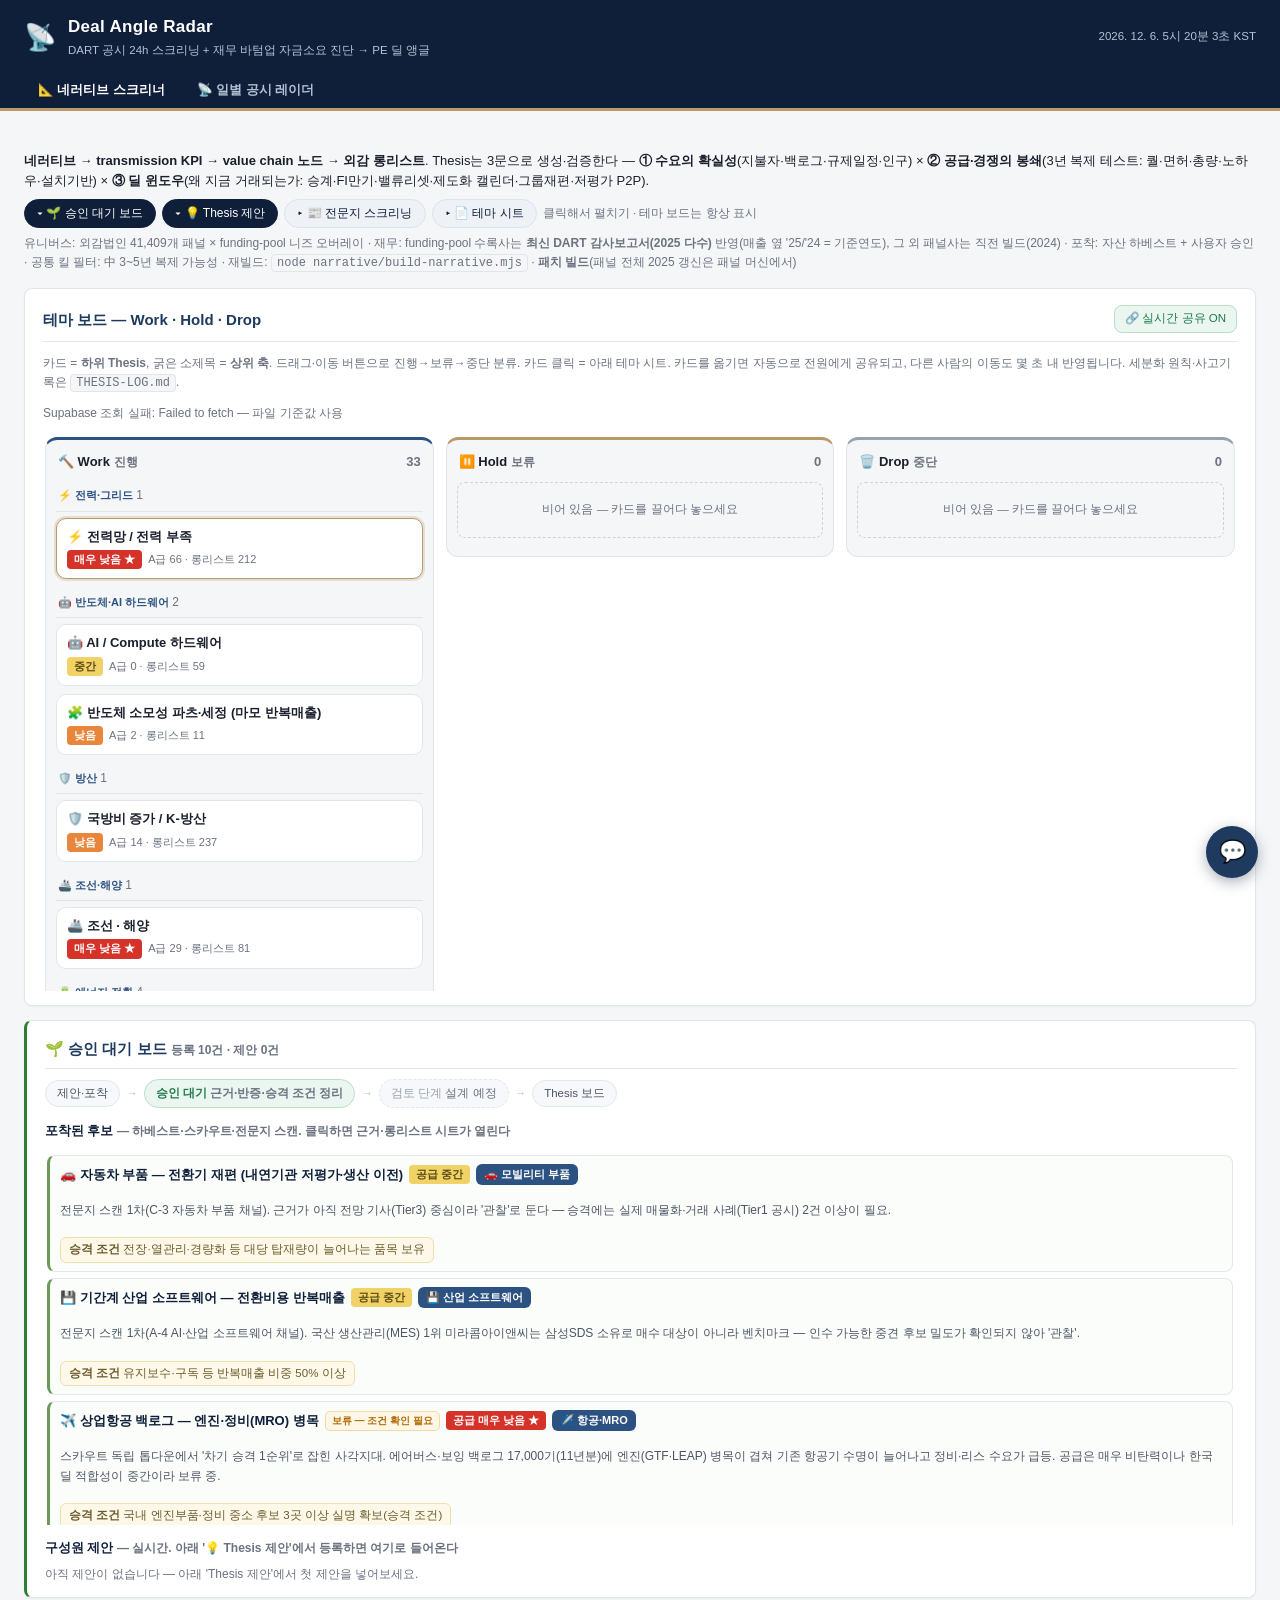
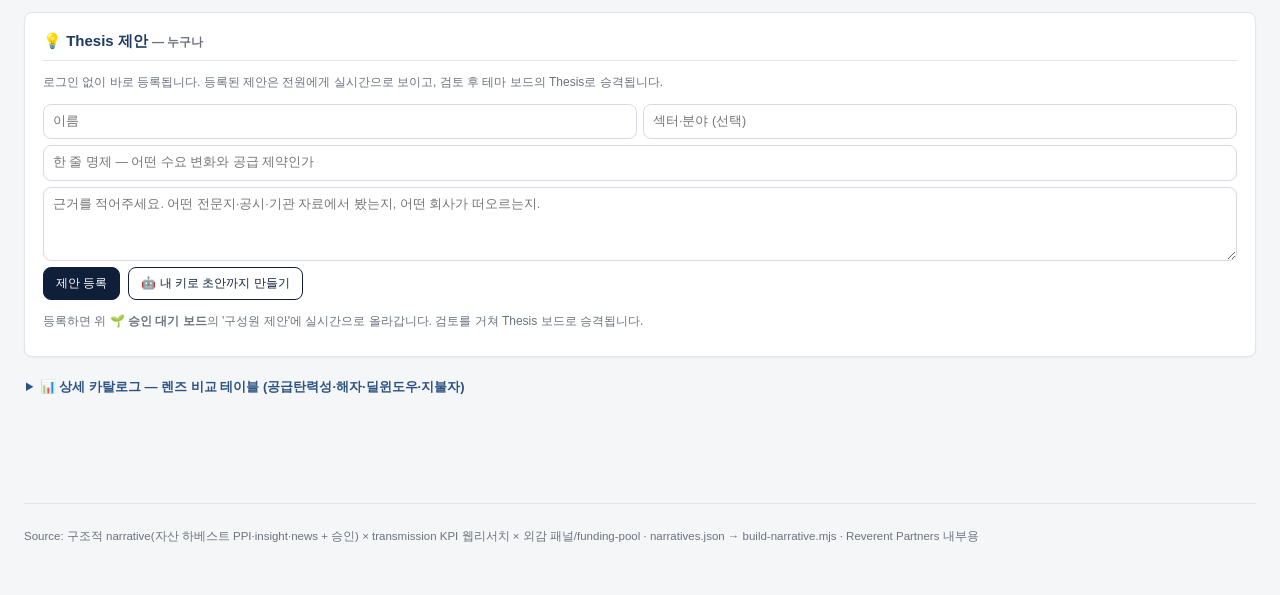
==== commit 77bb6b9f: "pe-lens: 독립 사이트(code\pe-lens)로 분리, 대시보드 탭·모듈 제거 Co-Authored-By: Claude Fable 5.1 <noreply@anthropic." ====
--- a/index.html
+++ b/index.html
@@ -6,7 +6,6 @@
   <title>Deal Angle Radar</title>
   <link rel="icon" href="data:image/svg+xml,%3Csvg xmlns='http://www.w3.org/2000/svg' viewBox='0 0 100 100'%3E%3Ctext y='.9em' font-size='90'%3E%F0%9F%93%A1%3C/text%3E%3C/svg%3E" />
   <link rel="stylesheet" href="styles.css?v=35" />
-  <link rel="stylesheet" href="pe-lens.css?v=1" />
 </head>
 <body>
 
@@ -29,7 +28,6 @@
     <button class="viewtab" data-view="funding">💰 자금소요 스크리너</button>
     <button class="viewtab" data-view="thesis">🧭 Thesis 보드</button>
     <button class="viewtab" data-view="review">📄 기업 검토</button>
-    <button class="viewtab" data-view="pelens">🔭 PE Lens</button>
   </nav>
 </header>
 
@@ -75,15 +73,6 @@
     <iframe id="reviewFrame" class="review-frame" title="Company Review Board" src="about:blank"></iframe>
   </section>
 
-  <!-- ═══════════ view: PE Lens (知PE知己) ═══════════ -->
-  <!-- 최대주주 유인구조(선행지표) × Entry/Value-up/Exit 렌즈 스크리너. 데이터: pe-lens/build-pe-lens.js → data/pe-lens-pool.json.
-       외감 재무·오너 판독 원자료 성격이라 배포본에서는 LOCAL_ONLY 로 제거한다. (2026-09-08) -->
-  <section id="view-pelens" class="view" hidden>
-    <div id="pelensRoot">
-      <div class="empty"><div class="empty-ico">🔭</div><h3>로딩 중…</h3></div>
-    </div>
-  </section>
-
   <!-- ═══════════ view: 네러티브 스크리너 ═══════════ -->
   <section id="view-narrative" class="view" hidden>
     <div id="narrativeRoot">
@@ -106,7 +95,7 @@
   (function () {
     var host = location.hostname;
     if (host === 'localhost' || host === '127.0.0.1' || host === '::1' || host === '[::1]' || host === '') return;
-    var LOCAL_ONLY = ['review', 'funding', 'thesis', 'pelens'];
+    var LOCAL_ONLY = ['review', 'funding', 'thesis'];
     if (LOCAL_ONLY.indexOf(location.hash.replace('#', '')) >= 0) location.replace(location.pathname + location.search);
     LOCAL_ONLY.forEach(function (v) {
       var tab = document.querySelector('.viewtab[data-view="' + v + '"]');
@@ -141,12 +130,11 @@
   });
 })();
 </script>
-<script src="app.js?v=8"></script>
+<script src="app.js?v=9"></script>
 <script src="funding.js?v=2"></script>
 <script src="thesis.js?v=9"></script>
 <script src="comments.js?v=2"></script>
 <script src="narrative.js?v=39"></script>
-<script src="pe-lens.js?v=1"></script>
 <script src="chat.js?v=6"></script>
 </body>
 </html>
